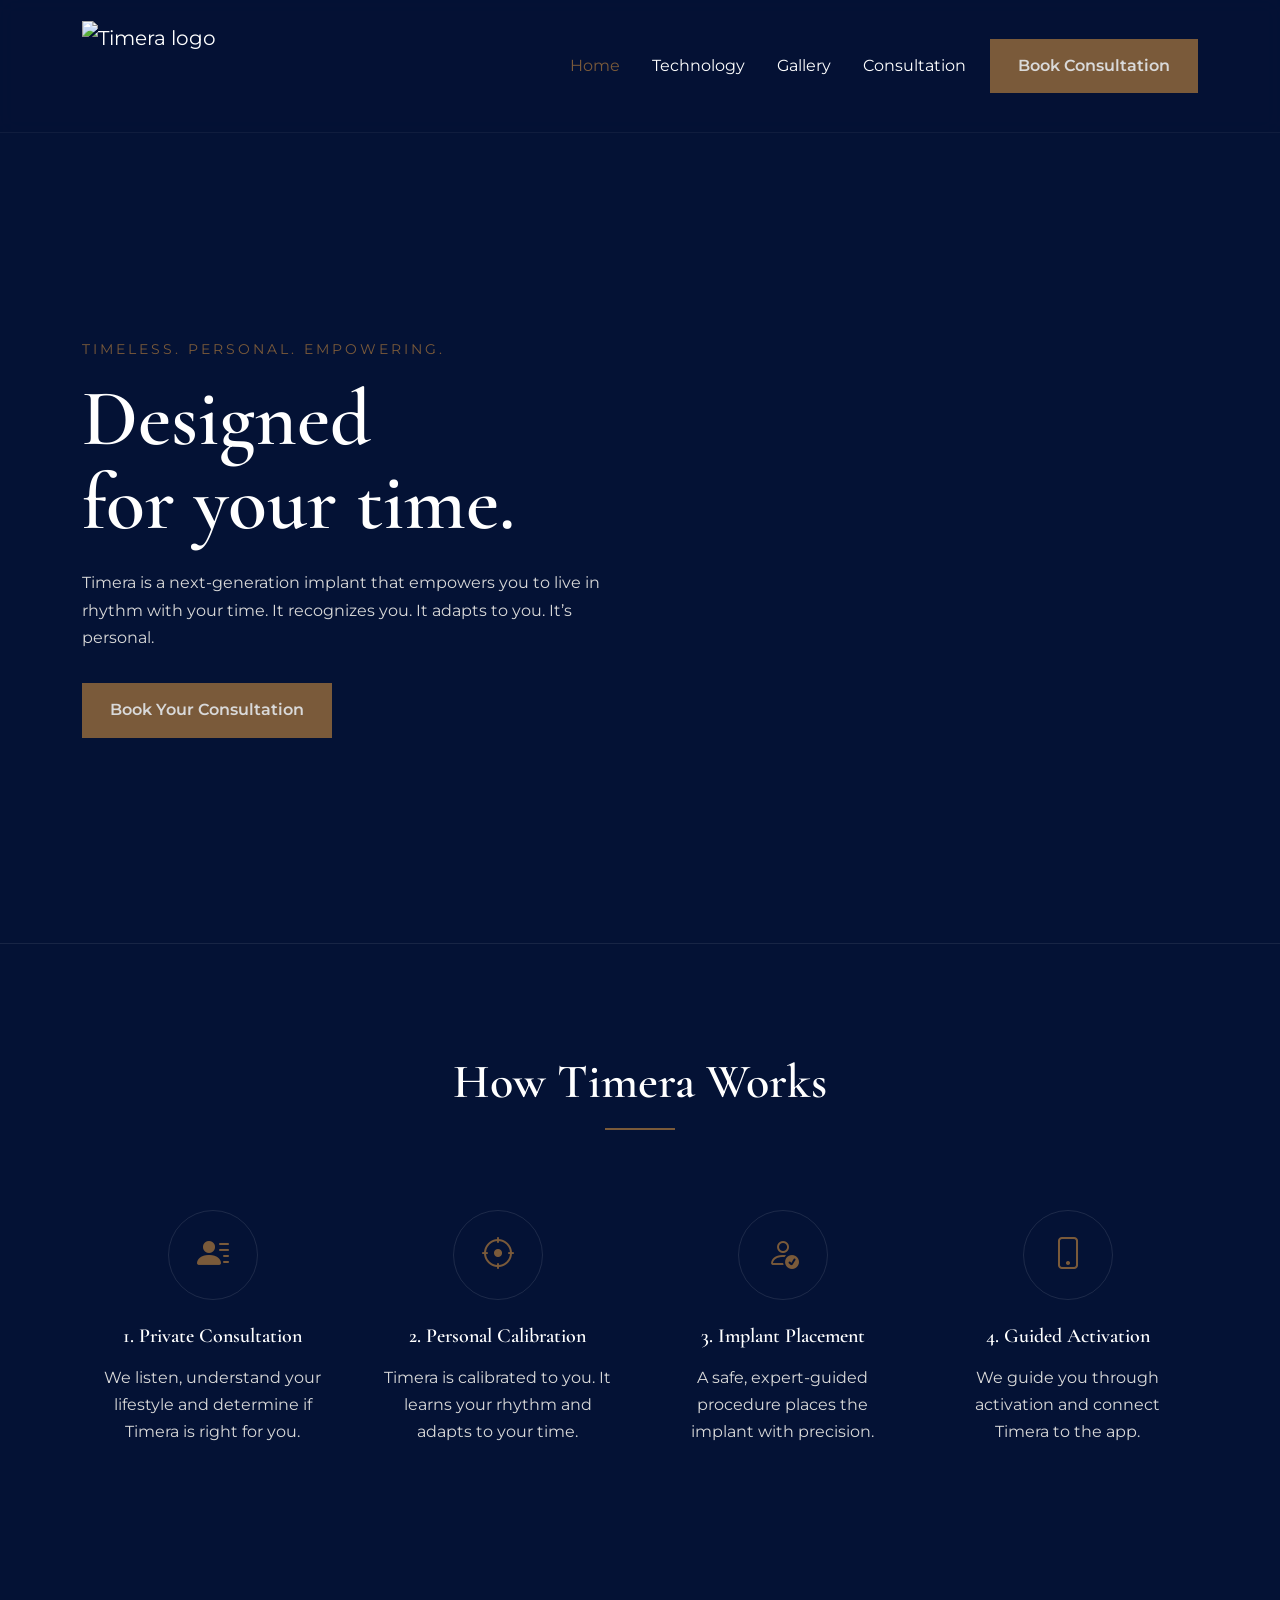
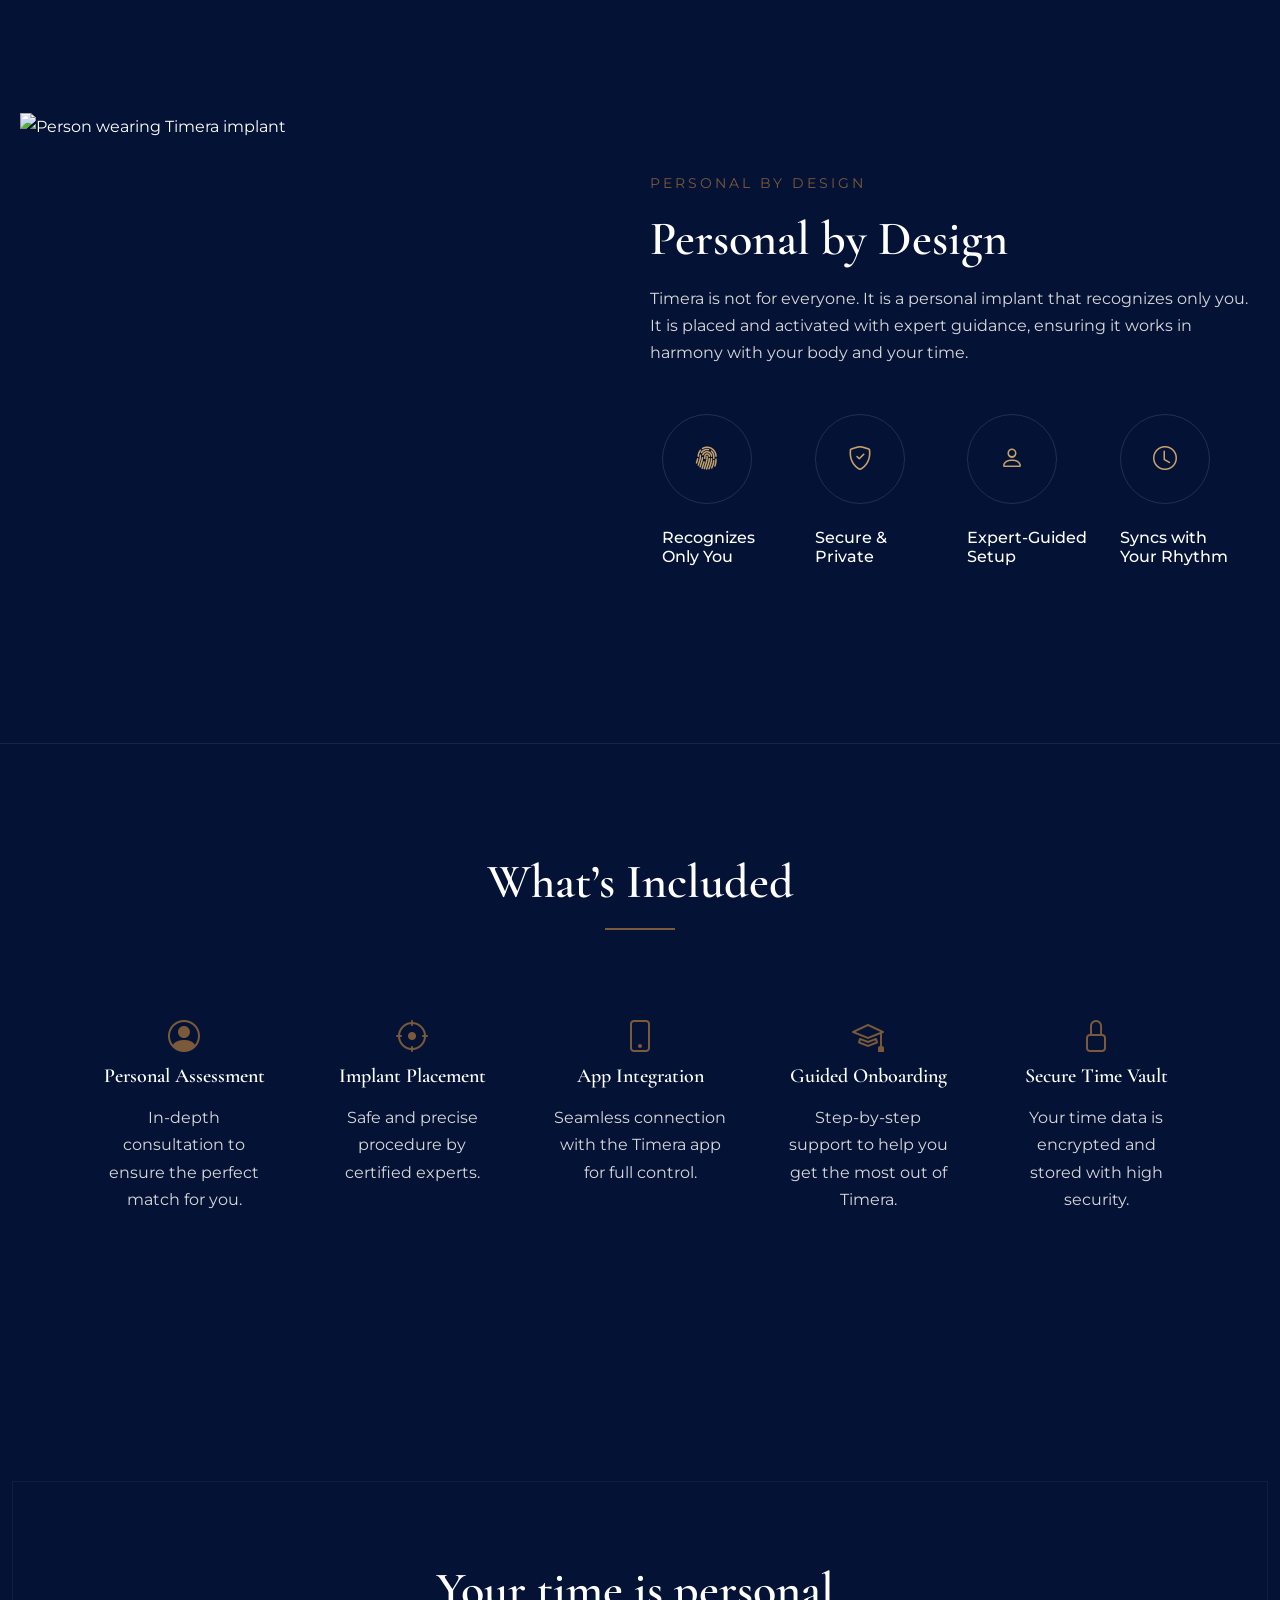
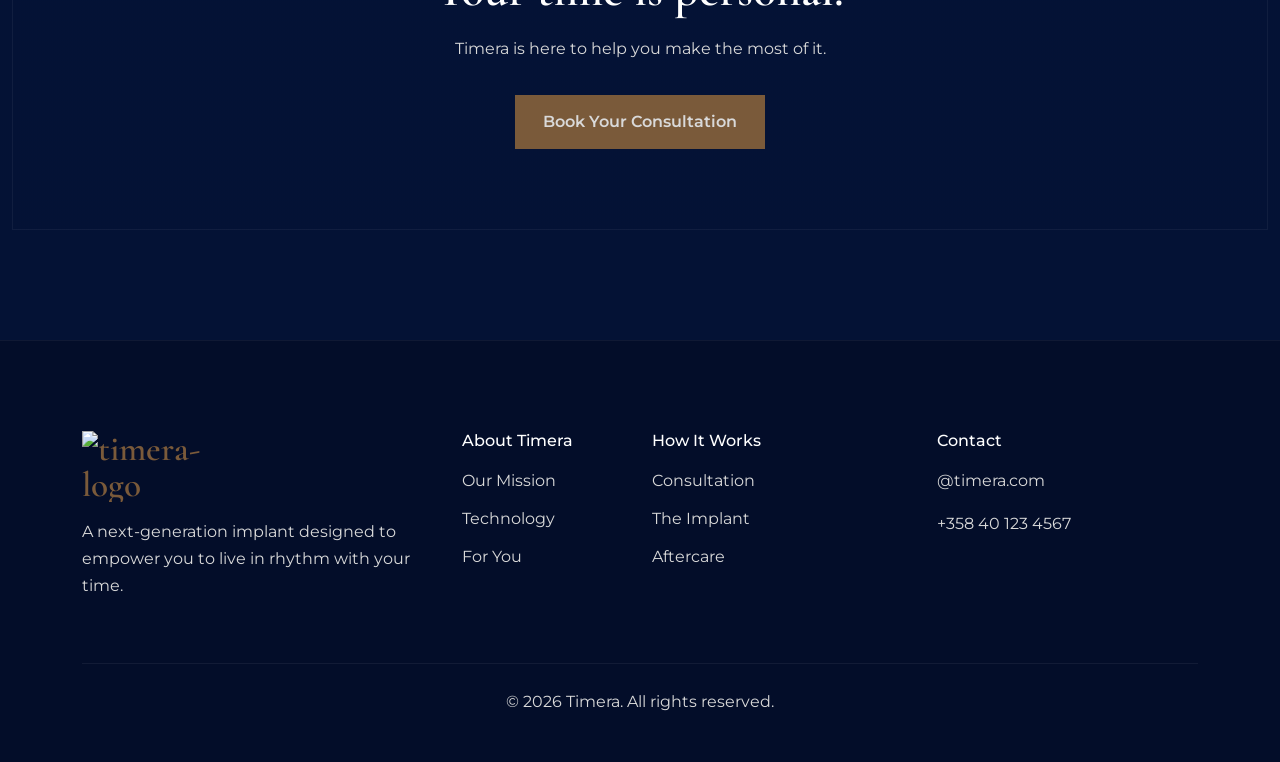
==== index.html @ 19a80e62 "Add files via upload" ====
<!DOCTYPE html>
<html lang="en">
<head>
  <meta charset="UTF-8">
  <meta name="viewport" content="width=device-width, initial-scale=1.0">
  <title>Timera | Home</title>

  <!-- BOOTSTRAP: Core CSS -->
  <link href="https://cdn.jsdelivr.net/npm/bootstrap@5.3.3/dist/css/bootstrap.min.css" rel="stylesheet">

  <!-- BOOTSTRAP: Icons -->
  <link href="https://cdn.jsdelivr.net/npm/bootstrap-icons@1.11.3/font/bootstrap-icons.css" rel="stylesheet">

  <!-- Google Fonts -->
  <link href="https://fonts.googleapis.com/css2?family=Cormorant+Garamond:wght@500;600;700&family=Montserrat:wght@300;400;500;600&display=swap" rel="stylesheet">

  <!-- Custom CSS -->
  <link rel="stylesheet" href="style.css">
</head>

<body>

<!-- ========================================================= -->
<!-- NAVBAR — BOOTSTRAP: navbar, navbar-expand-lg, collapse -->
<!-- ========================================================= -->
<nav class="navbar navbar-expand-lg navbar-dark custom-navbar">
  <div class="container">
    <a class="navbar-brand" href="index.html">
      <img src="images/timera-logo.png" alt="Timera logo" class="logo-img">
    </a>

    <button class="navbar-toggler" type="button" data-bs-toggle="collapse" data-bs-target="#navbarMenu">
      <span class="navbar-toggler-icon"></span>
    </button>

    <div class="collapse navbar-collapse" id="navbarMenu">
      <ul class="navbar-nav ms-auto align-items-lg-center">
        <li class="nav-item"><a class="nav-link active" href="index.html">Home</a></li>
        <li class="nav-item"><a class="nav-link" href="technology.html">Technology</a></li>
        <li class="nav-item"><a class="nav-link" href="gallery.html">Gallery</a></li>
        <li class="nav-item"><a class="nav-link" href="consultation.html">Consultation</a></li>
        <li class="nav-item ms-lg-3">
          <a class="btn btn-gold" href="consultation.html">Book Consultation</a>
        </li>
      </ul>
    </div>
  </div>
</nav>

<!-- ========================================================= -->
<!-- HERO — BOOTSTRAP: container, row, col-lg-6, min-vh-100 -->
<!-- ========================================================= -->
<header class="hero hero--large">
  <div class="container">
    <div class="row align-items-center">
      <div class="col-lg-6 hero-text-box">
        <p class="eyebrow">Timeless. Personal. Empowering.</p>
        <h1>Designed<br>for your time.</h1>
        <p>
          Timera is a next-generation implant that empowers you to live in rhythm with your time.
          It recognizes you. It adapts to you. It’s personal.
        </p>
        <a href="consultation.html" class="btn btn-gold mt-3">Book Your Consultation</a>
      </div>
    </div>
  </div>
</header>

<!-- ========================================================= -->
<!-- HOW IT WORKS — BOOTSTRAP: container, row, col-md-6 col-lg-3 -->
<!-- ========================================================= -->
<section class="section-padding border-section">
  <div class="container">
    <div class="text-center mb-5">
      <h2>How Timera Works</h2>
      <div class="title-line"></div>
    </div>

    <div class="row g-4 text-center">
      <div class="col-md-6 col-lg-3">
        <div class="step-card">
          <div class="step-icon"><i class="bi bi-person-lines-fill"></i></div>
          <h5>1. Private Consultation</h5>
          <p>We listen, understand your lifestyle and determine if Timera is right for you.</p>
        </div>
      </div>

      <div class="col-md-6 col-lg-3">
        <div class="step-card">
          <div class="step-icon"><i class="bi bi-crosshair"></i></div>
          <h5>2. Personal Calibration</h5>
          <p>Timera is calibrated to you. It learns your rhythm and adapts to your time.</p>
        </div>
      </div>

      <div class="col-md-6 col-lg-3">
        <div class="step-card">
          <div class="step-icon"><i class="bi bi-person-check"></i></div>
          <h5>3. Implant Placement</h5>
          <p>A safe, expert-guided procedure places the implant with precision.</p>
        </div>
      </div>

      <div class="col-md-6 col-lg-3">
        <div class="step-card">
          <div class="step-icon"><i class="bi bi-phone"></i></div>
          <h5>4. Guided Activation</h5>
          <p>We guide you through activation and connect Timera to the app.</p>
        </div>
      </div>
    </div>
  </div>
</section>

<!-- ========================================================= -->
<!-- PERSONAL BY DESIGN — BOOTSTRAP: container, row, col-lg-6 -->
<!-- ========================================================= -->
<section class="section-padding personal-section">
  <div class="container">
    <div class="row align-items-center g-5">

      <div class="col-lg-6">
        <div class="personal-image-wrapper">
          <img src="images/gallery2.png" alt="Person wearing Timera implant" class="personal-image">
        </div>
      </div>

      <div class="col-lg-6">
        <p class="eyebrow">Personal by design</p>
        <h2>Personal by Design</h2>
        <p>
          Timera is not for everyone. It is a personal implant that recognizes only you.
          It is placed and activated with expert guidance, ensuring it works in harmony with your body and your time.
        </p>

        <div class="row g-4 mt-4 text-center text-lg-start">
          <div class="col-6 col-md-3">
            <div class="mini-icon"><i class="bi-fingerprint"></i></div>
            <h6>Recognizes<br>Only You</h6>
          </div>

          <div class="col-6 col-md-3">
            <div class="mini-icon"><i class="bi bi-shield-check"></i></div>
            <h6>Secure &<br>Private</h6>
          </div>

          <div class="col-6 col-md-3">
            <div class="mini-icon"><i class="bi bi-person"></i></div>
            <h6>Expert-Guided<br>Setup</h6>
          </div>

          <div class="col-6 col-md-3">
            <div class="mini-icon"><i class="bi bi-clock"></i></div>
            <h6>Syncs with<br>Your Rhythm</h6>
          </div>
        </div>
      </div>

    </div>
  </div>
</section>

<!-- ========================================================= -->
<!-- WHAT'S INCLUDED — BOOTSTRAP: container, row, col-md-6 col-lg -->
<!-- ========================================================= -->
<section class="section-padding border-section">
  <div class="container">
    <div class="text-center mb-5">
      <h2>What’s Included</h2>
      <div class="title-line"></div>
    </div>

    <div class="row g-4 text-center">
      <div class="col-md-6 col-lg">
        <div class="included-card">
          <i class="bi bi-person-circle"></i>
          <h5>Personal Assessment</h5>
          <p>In-depth consultation to ensure the perfect match for you.</p>
        </div>
      </div>

      <div class="col-md-6 col-lg">
        <div class="included-card">
          <i class="bi bi-crosshair"></i>
          <h5>Implant Placement</h5>
          <p>Safe and precise procedure by certified experts.</p>
        </div>
      </div>

      <div class="col-md-6 col-lg">
        <div class="included-card">
          <i class="bi bi-phone"></i>
          <h5>App Integration</h5>
          <p>Seamless connection with the Timera app for full control.</p>
        </div>
      </div>

      <div class="col-md-6 col-lg">
        <div class="included-card">
          <i class="bi bi-mortarboard"></i>
          <h5>Guided Onboarding</h5>
          <p>Step-by-step support to help you get the most out of Timera.</p>
        </div>
      </div>

      <div class="col-md-6 col-lg">
        <div class="included-card">
          <i class="bi bi-lock"></i>
          <h5>Secure Time Vault</h5>
          <p>Your time data is encrypted and stored with high security.</p>
        </div>
      </div>
    </div>
  </div>
</section>

<!-- ========================================================= -->
<!-- CTA — BOOTSTRAP: container, text-center -->
<!-- ========================================================= -->
<section class="cta-banner">
  <div class="container-fluid">
    <div class="cta-box text-center">
      <h2>Your time is personal.</h2>
      <p>Timera is here to help you make the most of it.</p>
      <a href="contact.html" class="btn btn-gold">Book Your Consultation</a>
    </div>
  </div>
</section>

<!-- ========================================================= -->
<!-- FOOTER — BOOTSTRAP: container, row, col-md -->
<!-- ========================================================= -->
<footer class="footer">
  <div class="container">
    <div class="row gy-4">

      <div class="col-md-4">
        <span class="brand-logo"><img src="images/timera-logo.png" alt="timera-logo"></span>
        <p class="mt-3">
          A next-generation implant designed to empower you to live in rhythm with your time.
        </p>
      </div>

      <div class="col-md-2">
        <h6>About Timera</h6>
        <a href="about.html">Our Mission</a>
        <a href="technology.html">Technology</a>
        <a href="contact.html">For You</a>
      </div>

      <div class="col-md-3">
        <h6>How It Works</h6>
        <a href="contact.html">Consultation</a>
        <a href="technology.html">The Implant</a>
        <a href="about.html">Aftercare</a>
      </div>

      <div class="col-md-3">
        <h6>Contact</h6>
        <p>@timera.com</p>
        <p>+358 40 123 4567</p>
      </div>

    </div>

    <div class="footer-bottom">
      <p>© 2026 Timera. All rights reserved.</p>
    </div>
  </div>
</footer>

<!-- BOOTSTRAP JS -->
<script src="https://cdn.jsdelivr.net/npm/bootstrap@5.3.3/dist/js/bootstrap.bundle.min.js"></script>

</body>
</html>
---- style.css ----
/* =========================
   ROOT COLORS
========================= */

:root {
  --navy: #081d58;
  --navy-dark: #041235;
  --gold: #7A5A3A;
  --gold-light: #c8a46b;
  --text-light: #d9d9d9;
  --border: rgba(255,255,255,0.08);
}

/* =========================
   GLOBAL
========================= */

* {
  margin: 0;
  padding: 0;
  box-sizing: border-box;
}

body {
  background-color: var(--navy-dark);
  color: white;
  font-family: 'Montserrat', sans-serif;
  overflow-x: hidden;
  line-height: 1.7;
}

img {
  max-width: 100%;
  display: block;
}

a {
  text-decoration: none;
}

/* =========================
   TYPOGRAPHY
========================= */

h1,
h2,
h3,
h4,
h5,
.brand-logo {
  font-family: 'Cormorant Garamond', serif;
  font-weight: 600;
}

h1 {
  font-size: 5rem;
  line-height: 1.05;
  margin-bottom: 1.5rem;
}

h2 {
  font-size: 3rem;
  margin-bottom: 1rem;
}

p {
  color: var(--text-light);
}

.eyebrow {
  color: var(--gold);
  text-transform: uppercase;
  letter-spacing: 3px;
  font-size: 0.85rem;
  margin-bottom: 1rem;
}

/* =========================
   NAVBAR
========================= */

.custom-navbar {
  background: rgba(4, 18, 53, 0.75);
  backdrop-filter: blur(10px);
  padding: 1rem 0;
  border-bottom: 1px solid rgba(255,255,255,0.05);
}

.navbar-brand {
  display: flex;
  flex-direction: column;
}

.logo-img {
  height: 90px;
  width: auto;
}

.brand-logo {
  display: block;
  color: var(--gold);
  font-size: 2.2rem;
  line-height: 1;
}

.brand-tagline {
  font-size: 0.7rem;
  color: var(--gold-light);
  letter-spacing: 1px;
}

.nav-link {
  color: white !important;
  margin-left: 1rem;
  transition: 0.3s;
}

.nav-link:hover,
.nav-link.active {
  color: var(--gold) !important;
}

/* =========================
   BUTTON
========================= */

.btn-gold {
  background-color: var(--gold);
  color: var(--text-light);
  padding: 0.9rem 1.7rem;
  border-radius: 0; /* suorakulmainen */
  font-weight: 600;
  transition: 0.3s;
  border: 1px solid var(--gold);
}

.btn-gold:hover {
  background-color: transparent;
  color: var(--gold);
  border: 1px solid var(--gold);
  transform: translateY(-2px);
}

/* =========================
   SHARED HERO
========================= */

.hero,
.tech-hero,
.gallery-hero {
  position: relative;
  min-height: 90vh;
  background-size: cover;
  background-position: center;
  display: flex;
  align-items: center;
}

.hero,
.hero-home {
  background:
    linear-gradient(rgba(4,18,53,0.5), rgba(4,18,53,0.8)),
    url("images/imageshero-bg.png");
  background-size: cover;
  background-position: center;
}

.tech-hero,
.hero-tech {
  background:
    linear-gradient(rgba(4,18,53,0.5), rgba(4,18,53,0.8)),
    url("images/Technologyheroimage.png");
  background-size: cover;
  background-position: center;
}

.gallery-hero,
.hero-gallery,
.hero--small {
  background:
    linear-gradient(rgba(4,18,53,0.5), rgba(4,18,53,0.8)),
    url("images/Timeragallery.png");
  background-size: cover;
  background-position: center;
}

.hero-overlay {
  position: absolute;
  inset: 0;
}

.hero-text-box,
.tech-hero-text {
  position: relative;
  z-index: 2;
  max-width: 620px;
}

.hero p,
.tech-hero-text p {
  max-width: 520px;
}

/* =========================
   GENERAL SECTION
========================= */

.section-padding {
  padding-top: 110px;
  padding-bottom: 110px;
}

.border-section {
  border-top: 1px solid var(--border);
}

.title-line {
  width: 70px;
  height: 2px;
  background-color: var(--gold);
  margin: 1rem auto 0;
}

/* =========================
   HOW IT WORKS
========================= */

.step-card,
.process-step {
  padding: 2rem 1rem;
  height: 100%;
}

.step-icon {
  width: 90px;
  height: 90px;
  border: 1px solid rgba(255,255,255,0.1);
  border-radius: 50%;
  display: flex;
  justify-content: center;
  align-items: center;
  margin: auto auto 1.5rem;
  font-size: 2rem;
  color: var(--gold);
  transition: 0.3s;
}

.step-card:hover .step-icon {
  border-color: var(--gold);
  transform: translateY(-4px);
}

.step-card h5,
.process-step h5 {
  margin-bottom: 1rem;
}

.process-step span {
  display: block;
  color: var(--gold);
  font-family: 'Cormorant Garamond', serif;
  font-size: 2rem;
  margin-top: 1rem;
  margin-bottom: 0.5rem;
}

.process-step p {
  max-width: 190px;
  margin: auto;
  font-size: 0.88rem;
}

/* =========================
   PERSONAL SECTION
========================= */

.personal-section {
  background:
    linear-gradient(rgba(4,18,53,0.7), rgba(4,18,53,0.7));
}

/* Kuvan wrapper */
.personal-image-wrapper {
  position: relative;
  overflow: hidden;
  height: 520px;
}

/* Kuvan skaalaus */
.personal-image {
  width: 100%;
  height: 100%;
  object-fit: cover;
}

/* Kuvan shadow */
.image-shadow {
  box-shadow: 0 20px 40px rgba(0,0,0,0.4);
}

/* Kuvat lähemmäs reunoja */
.personal-section > .container {
  max-width: 100%;
  padding-left: 10px;
  padding-right: 10px;
}

.personal-section .row {
  margin-left: 0;
  margin-right: 0;
}

.personal-section .col-lg-6 {
  padding-left: 10px;
  padding-right: 10px;
}

/* Iconit */
.mini-icon {
  width: 90px;
  height: 90px;
  border-radius: 50%;
  border: 1px solid rgba(255,255,255,0.12);
  display: flex;
  align-items: center;
  justify-content: center;
  margin-bottom: 1.5rem;
  color: var(--gold-light);
  font-size: 1.5rem;
}

.mini-icon:hover {
  border-color: var(--gold);
}

/* =========================
   INCLUDED SECTION
========================= */

.included-card {
  padding: 2rem 1rem;
  height: 100%;
}

.included-card i {
  font-size: 2rem;
  color: var(--gold);
  margin-bottom: 1rem;
}

.included-card h5 {
  margin-bottom: 1rem;
}

/* =========================
   TECHNOLOGY PAGE
========================= */

.tech-padding-section {
  padding-top: 110px;
  padding-bottom: 110px;
}

.tech-split-section {
  padding-top: 90px;
  padding-bottom: 90px;
  border-top: 1px solid rgba(255,255,255,0.08);
}

.tech-split-section .container-fluid {
  padding-left: 0 !important;
  padding-right: 0 !important;
}

.tech-split-section .col-lg-6 {
  padding-left: 10px;
  padding-right: 10px;
}
.tech-text-panel {
  max-width: 720px;
  padding: 70px 7vw;
}

.tech-text-panel h2 {
  margin-bottom: 2rem;
}

.tech-text-panel p {
  line-height: 1.9;
  margin-bottom: 1.2rem;
}

.tech-split-img {
  width: 100%;
  height: 460px;
  object-fit: cover;
  object-position: center;
  display: block;
}

.tech-avatar-fixed {
  min-height: 480px;
  padding: 100px 0;
  background:
    linear-gradient(rgba(4,18,53,0.55), rgba(4,18,53,0.75)),
    url("images/gallery10.png");
  background-size: cover;
  background-position: center;
  background-attachment: fixed;
  display: flex;
  align-items: center;
  border-top: 1px solid rgba(255,255,255,0.08);
  border-bottom: 1px solid rgba(255,255,255,0.08);
}

.avatar-content {
  max-width: 560px;
  position: relative;
  z-index: 2;
}

.avatar-content p {
  line-height: 1.9;
}

/* =========================
   GALLERY PAGE
========================= */

.gallery-hero + .section-padding,
.hero--small + .section-padding,
.hero-gallery + .section-padding {
  padding-top: 110px;
}

.gallery-img {
  width: 100%;
  height: 280px;
  object-fit: cover;
  object-position: center;
  border-radius: 0;
  display: block;
}

section .col-12.col-md-3 {
  display: flex;
}

section .col-12.col-md-3 .gallery-img {
  height: 280px;
}

/* =========================
   CTA
========================= */

.cta-banner {
  padding: 110px 0;
}

.cta-box {
  background:
    linear-gradient(rgba(4,18,53,0.7), rgba(4,18,53,0.7)),
    url("images/timera-cta.png");
  background-size: cover;
  background-position: center;
  border-radius: o;
  padding: 5rem 2rem;
  border: 1px solid rgba(255,255,255,0.05);
}

.cta-box h2 {
  margin-bottom: 1rem;
}

.cta-box p {
  margin-bottom: 2rem;
}

.cta-icon {
  color: var(--gold);
  font-size: 2rem;
  margin-bottom: 1rem;
  display: inline-block;
}

/* =========================
   CONSULTATION PAGE
========================= */

.consultation-section,
.consultation-hero {
  min-height: 100vh;
  padding: 90px 24px;
  background:
    linear-gradient(rgba(4,18,53,0.35), rgba(4,18,53,0.75)),
    url("images/contactformhero.png");
  background-size: cover;
  background-position: center;
  display: flex;
  align-items: center;
}

.consultation-section .container-fluid,
.consultation-hero .container-fluid {
  padding-left: 0;
  padding-right: 0;
}

.consultation-section .row,
.consultation-hero .row {
  align-items: center;
}

.consultation-card {
  width: 100%;
  max-width: 620px;
  margin-left: 4vw;
  margin-right: auto;
  padding: 3rem;
  border: 1px solid rgba(122,90,58,0.65);
  border-radius: 20px;
  background: rgba(4,18,53,0.45);
  backdrop-filter: blur(10px);
}

.consultation-card h1,
.consultation-card h2 {
  text-align: center;
  margin-bottom: 2rem;
}

.consultation-input {
  width: 100%;
  background: rgba(4,18,53,0.35);
  border: 1px solid rgba(122,90,58,0.65);
  color: white;
  padding: 1rem 1.1rem;
  border-radius: 8px;
  font-size: 1rem;
}

.consultation-input::placeholder {
  color: rgba(217,217,217,0.75);
}

.consultation-input:focus {
  background: rgba(4,18,53,0.55);
  color: white;
  border-color: var(--gold-light);
  box-shadow: none;
}

.consultation-textarea {
  min-height: 130px;
  resize: none;
}

.consultation-btn {
  margin-top: 1rem;
  padding: 1rem;
}

.secure-note {
  text-align: center;
  margin-top: 1.5rem;
  font-size: 0.9rem;
}

.secure-note i {
  color: var(--text-light);
  margin-right: 0.5rem;
}

/* =========================
   FOOTER
========================= */

.footer {
  border-top: 1px solid rgba(255,255,255,0.05);
  padding: 90px 0 30px;
  background-color: #030d29;
}

.footer h6 {
  color: white;
  margin-bottom: 1rem;
}

.footer a {
  display: block;
  color: var(--text-light);
  margin-bottom: 0.7rem;
  transition: 0.3s;
}

.footer a:hover {
  color: var(--gold);
}

.footer-bottom {
  border-top: 1px solid rgba(255,255,255,0.06);
  margin-top: 3rem;
  padding-top: 1.5rem;
  text-align: center;
}

.footer .brand-logo img,
.footer-logo {
  width: 150px;
  height: auto;
  display: block;
}

/* =========================
   RESPONSIVE
========================= */

@media (max-width: 992px) {

  h1 {
    font-size: 3.5rem;
  }

  h2 {
    font-size: 2.4rem;
  }

  .hero,
  .tech-hero,
  .gallery-hero {
    min-height: 75vh;
    text-align: center;
  }

  .hero-text-box,
  .tech-hero-text {
    margin: auto;
  }

  .navbar-collapse {
    margin-top: 1rem;
    background-color: var(--navy-dark);
    padding: 1rem;
    border-radius: 12px;
  }

  .nav-link {
    margin-left: 0;
  }

  .section-padding,
  .tech-padding-section {
    padding-top: 90px;
    padding-bottom: 90px;
  }

  .tech-split-section {
    padding-top: 75px;
    padding-bottom: 75px;
  }

  .tech-text-panel {
    padding: 60px 40px;
    max-width: 100%;
  }

  .tech-split-img {
    height: 380px;
  }

  .tech-avatar-fixed {
    min-height: 420px;
    padding: 80px 0;
    background-attachment: scroll;
  }

  .gallery-img,
  section .col-12.col-md-3 .gallery-img {
    height: 260px;
  }

  .consultation-card {
    max-width: 680px;
    padding: 2.5rem;
  }
}

@media (max-width: 768px) {

  h1 {
    font-size: 2.7rem;
  }

  h2 {
    font-size: 2rem;
  }

 @media (max-width: 768px) {

  .hero,
  .tech-hero,
  .gallery-hero {
    height: 100vh;
    min-height: 100vh;

    background-size: cover;
    background-repeat: no-repeat;
    background-position: center center;

    padding-top: 140px;
    padding-bottom: 60px;
  }

}
  .btn-gold {
  width: auto;
  display: inline-block;
}

  .section-padding,
  .tech-padding-section {
    padding-top: 70px;
    padding-bottom: 70px;
  }

  .tech-split-section {
    padding-top: 60px;
    padding-bottom: 60px;
  }

  .tech-text-panel {
    padding: 45px 24px;
    text-align: left;
  }

  .tech-split-img {
    height: 320px;
  }

  .tech-avatar-fixed {
    min-height: auto;
    padding: 70px 20px;
    text-align: center;
  }

  .avatar-content {
    margin: 0 auto;
  }

  .gallery-hero + .section-padding,
  .hero--small + .section-padding,
  .hero-gallery + .section-padding {
    padding-top: 80px;
  }

  .gallery-img,
  section .col-12.col-md-3 .gallery-img {
    height: 240px;
  }

  .consultation-section,
  .consultation-hero {
    min-height: auto;
    padding: 60px 16px;
  }

  .consultation-section .row,
  .consultation-hero .row {
    justify-content: center;
  }

  .consultation-card {
    max-width: 100%;
    margin: 0 auto;
    padding: 2rem 1.2rem;
    border-radius: 16px;
  }

  .consultation-input {
    padding: 0.95rem 1rem;
    font-size: 1rem;
  }

  .consultation-textarea {
    min-height: 120px;
  }

  .consultation-btn {
    padding: 0.95rem;
  }
}

@media (max-width: 576px) {

  .logo-img {
    height: 70px;
  }

  .hero,
  .tech-hero,
  .gallery-hero {
    min-height: 58vh;
    padding-left: 16px;
    padding-right: 16px;
  }

  .section-padding,
  .tech-padding-section {
    padding-top: 60px;
    padding-bottom: 60px;
  }

  .tech-split-section {
    padding-top: 50px;
    padding-bottom: 50px;
  }

  .tech-text-panel {
    padding: 35px 18px;
  }

  .tech-split-img {
    height: 280px;
  }

  .tech-avatar-fixed {
    padding: 60px 16px;
  }

  .gallery-img,
  section .col-12.col-md-3 .gallery-img {
    height: 220px;
  }

  .consultation-section,
  .consultation-hero {
    padding: 50px 12px;
  }

  .consultation-card {
    padding: 1.7rem 1rem;
  }
}
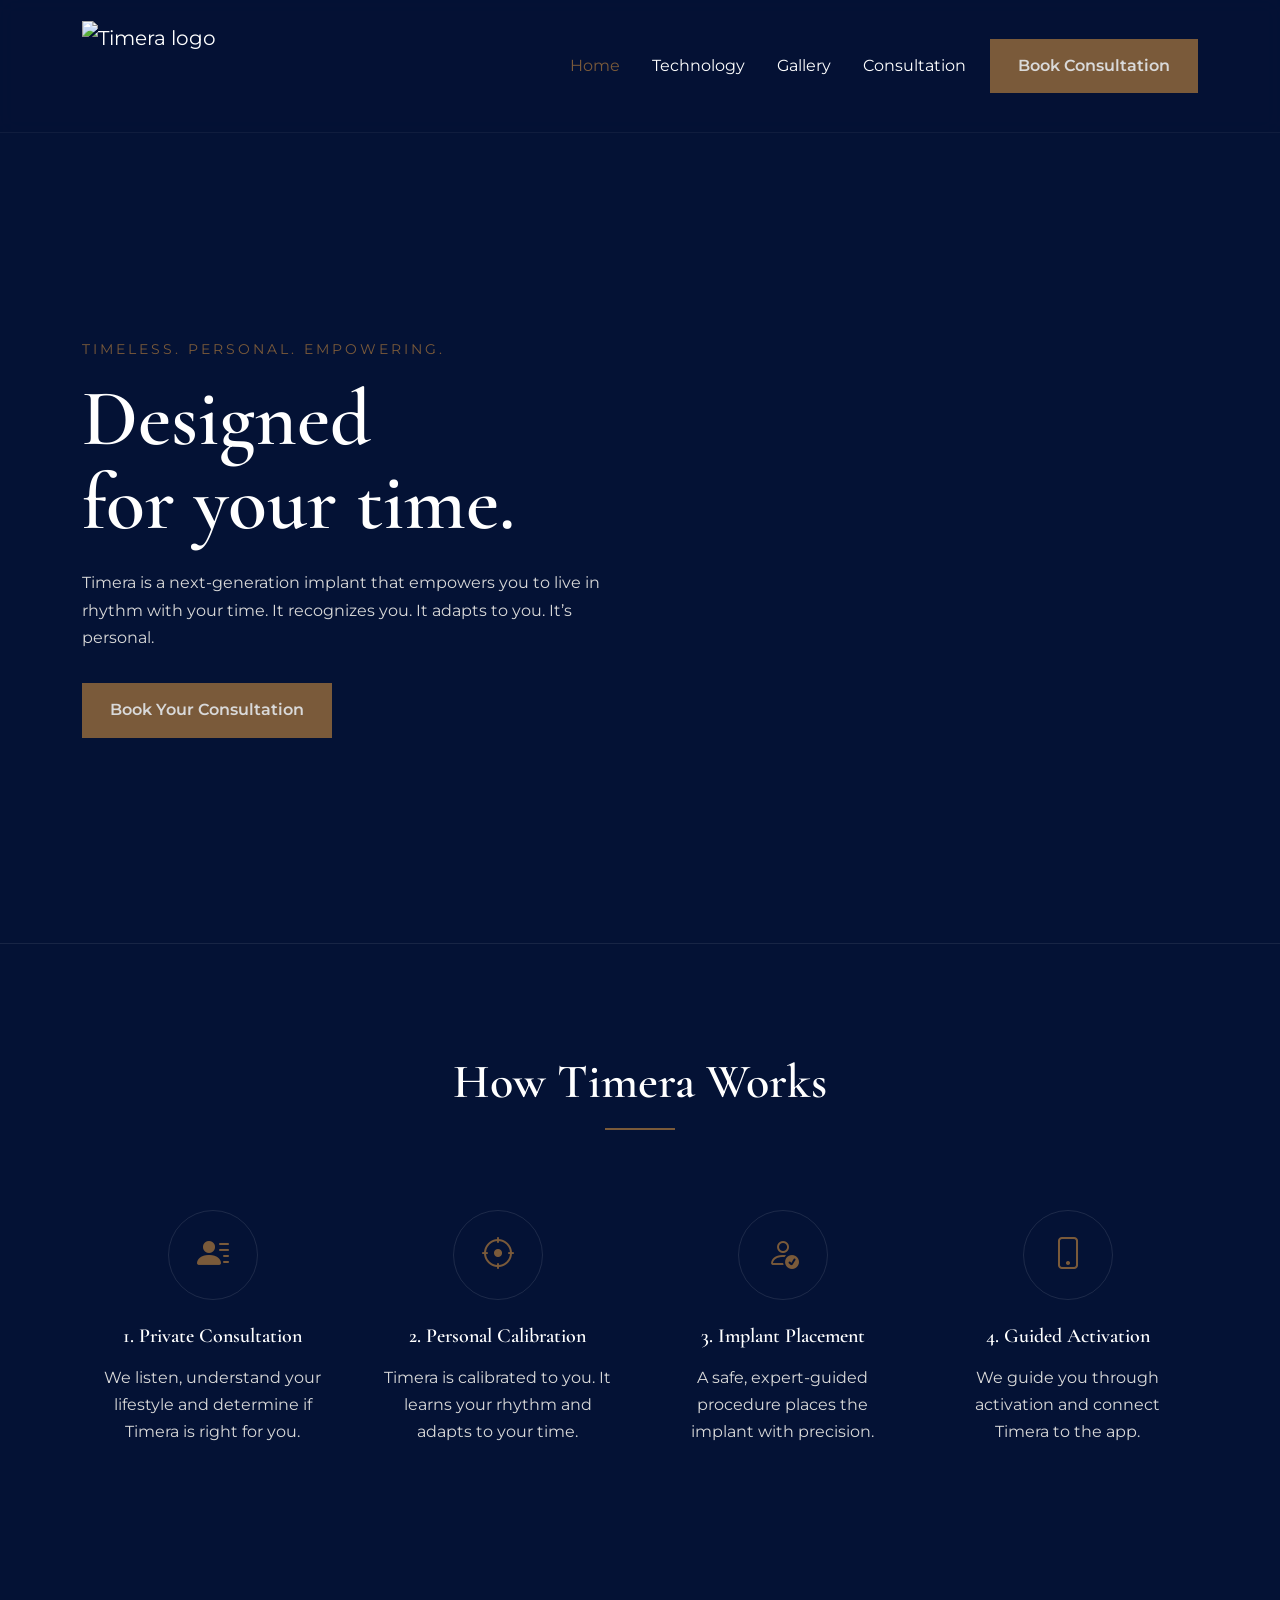
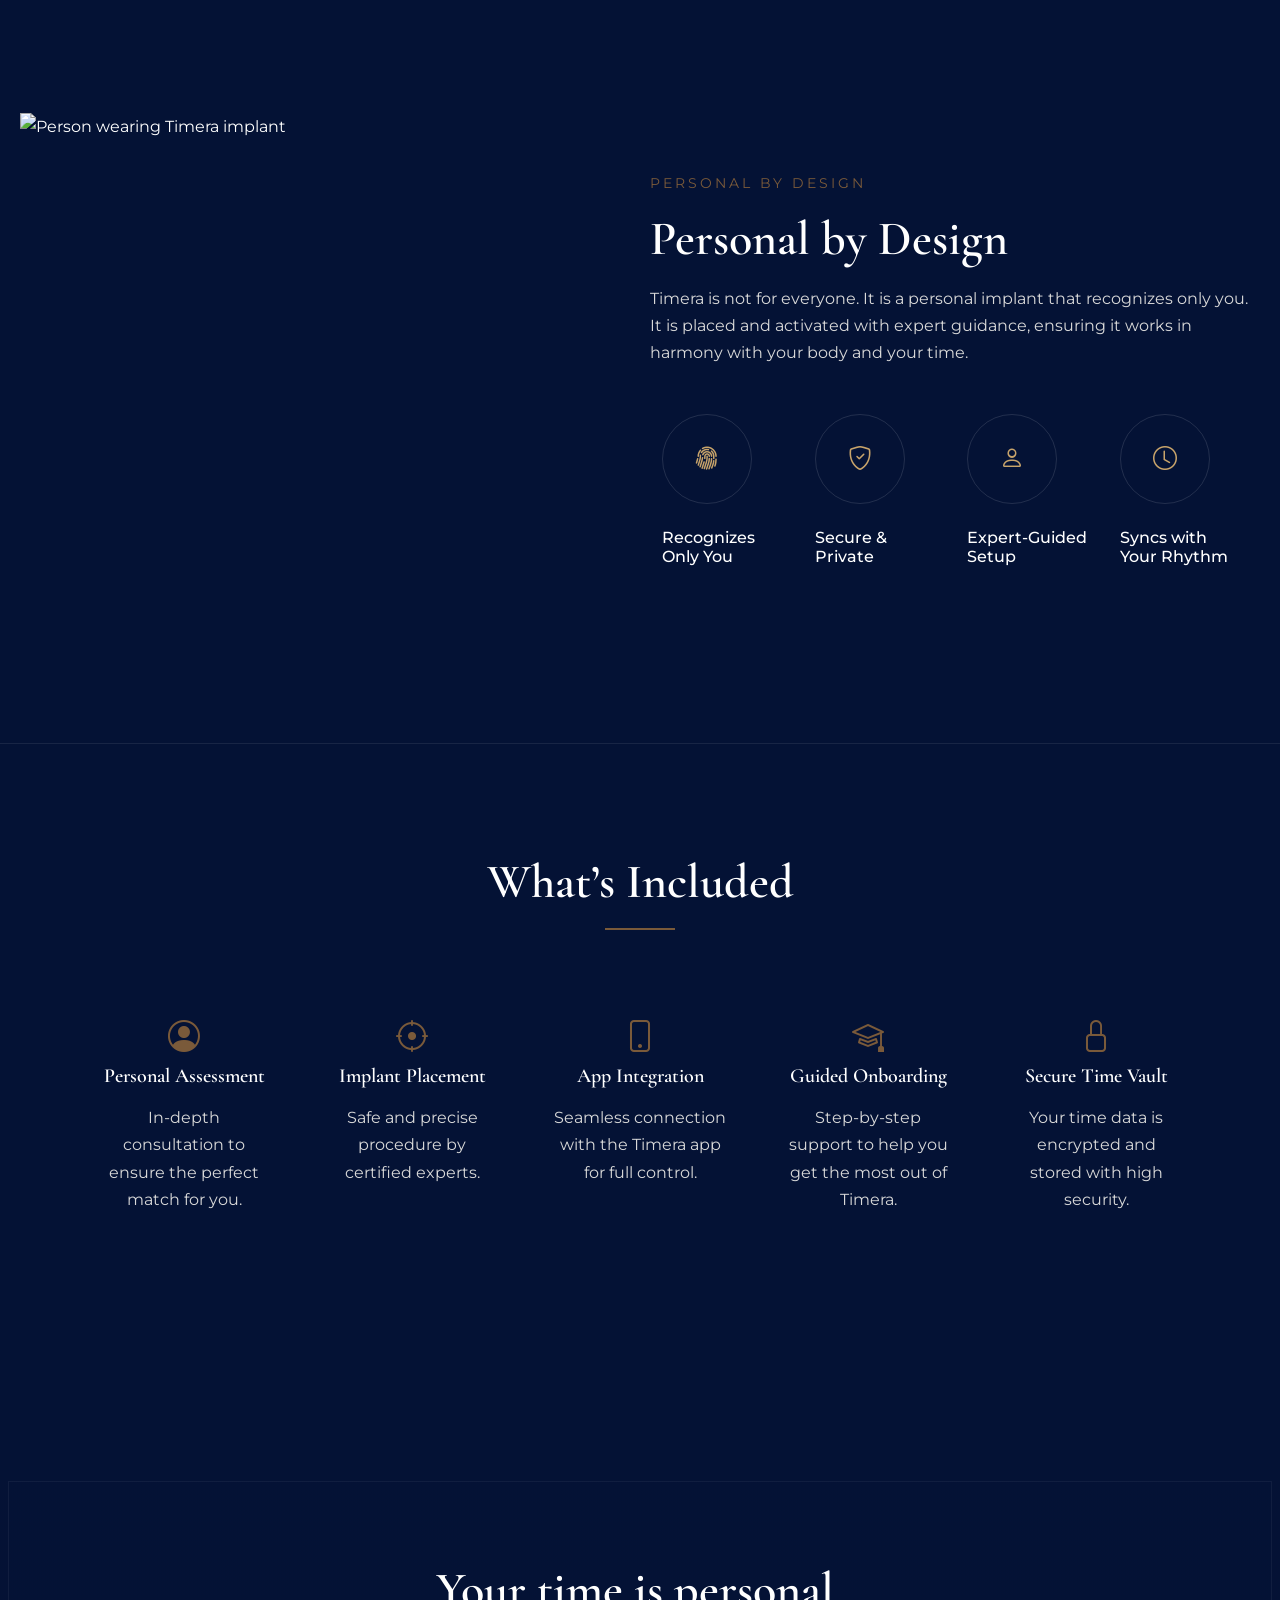
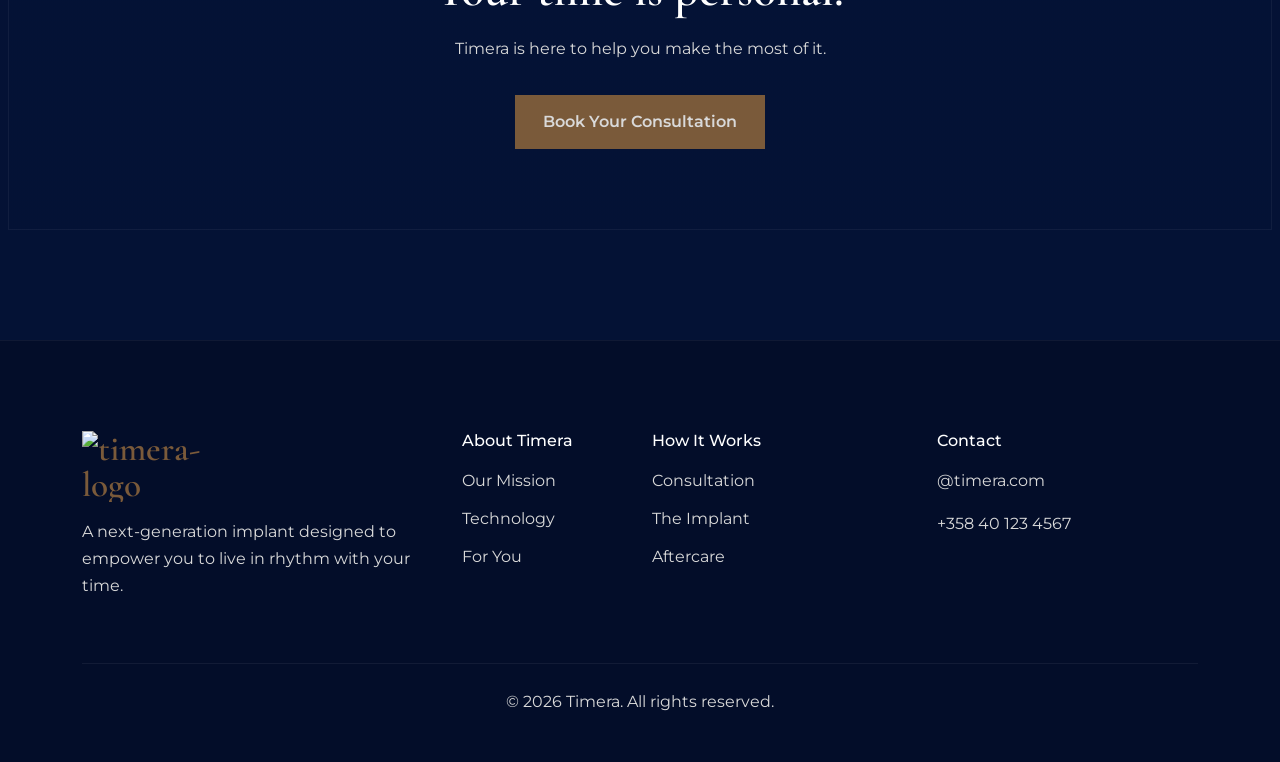
==== commit 11bd7dd5: "Add files via upload" ====
--- a/index.html
+++ b/index.html
@@ -5,34 +5,36 @@
   <meta name="viewport" content="width=device-width, initial-scale=1.0">
   <title>Timera | Home</title>
 
+<!--Tässä on Bootstrap: Core css tarvitsen tämän jotta bootstrap on sivussa responsiivinen ja layout toimii-->
   <!-- BOOTSTRAP: Core CSS -->
   <link href="https://cdn.jsdelivr.net/npm/bootstrap@5.3.3/dist/css/bootstrap.min.css" rel="stylesheet">
 
-  <!-- BOOTSTRAP: Icons -->
+  <!-- BOOTSTRAP: Icons -Täältä voit katsoa miltä iconit näyttää ja niiden koodin https://icons.getbootstrap.com -->
   <link href="https://cdn.jsdelivr.net/npm/bootstrap-icons@1.11.3/font/bootstrap-icons.css" rel="stylesheet">
 
-  <!-- Google Fonts -->
+  <!-- Google Fonts - https://fonts.google.com/selection/embed -->
   <link href="https://fonts.googleapis.com/css2?family=Cormorant+Garamond:wght@500;600;700&family=Montserrat:wght@300;400;500;600&display=swap" rel="stylesheet">
 
-  <!-- Custom CSS -->
+  <!-- Custom CSS Tämä on external, css:llä on oma kansio-->
   <link rel="stylesheet" href="style.css">
 </head>
 
 <body>
 
-<!-- ========================================================= -->
-<!-- NAVBAR — BOOTSTRAP: navbar, navbar-expand-lg, collapse -->
-<!-- ========================================================= -->
+<!-- NAVBAR — navbar, navbar-expand-lg, collapse, navbar-dark. Custom css navi tekee siitä brändin näköisen -->
 <nav class="navbar navbar-expand-lg navbar-dark custom-navbar">
   <div class="container">
     <a class="navbar-brand" href="index.html">
       <img src="images/timera-logo.png" alt="Timera logo" class="logo-img">
     </a>
 
-    <button class="navbar-toggler" type="button" data-bs-toggle="collapse" data-bs-target="#navbarMenu">
-      <span class="navbar-toggler-icon"></span>
-    </button>
-
+    <button class="navbar-toggler" type="button" data-bs-toggle="collapse"
+        data-bs-target="#navbarNav" aria-controls="navbarNav"
+        aria-expanded="false" aria-label="Toggle navigation">
+    <span class="navbar-toggler-icon"></span>
+</button>
+
+<!--Navigaatiossa laita aktiiviseen tilaan aina se sivu missä ollaan-->
     <div class="collapse navbar-collapse" id="navbarMenu">
       <ul class="navbar-nav ms-auto align-items-lg-center">
         <li class="nav-item"><a class="nav-link active" href="index.html">Home</a></li>
@@ -46,10 +48,7 @@
     </div>
   </div>
 </nav>
-
-<!-- ========================================================= -->
-<!-- HERO — BOOTSTRAP: container, row, col-lg-6, min-vh-100 -->
-<!-- ========================================================= -->
+<!--HERO HOME ETUSIVU-->
 <header class="hero hero--large">
   <div class="container">
     <div class="row align-items-center">
@@ -66,16 +65,14 @@
   </div>
 </header>
 
-<!-- ========================================================= -->
-<!-- HOW IT WORKS — BOOTSTRAP: container, row, col-md-6 col-lg-3 -->
-<!-- ========================================================= -->
+<!-- HOW IT WORKS — container, row, col-md-6 col-lg-3 -->
 <section class="section-padding border-section">
   <div class="container">
     <div class="text-center mb-5">
       <h2>How Timera Works</h2>
       <div class="title-line"></div>
     </div>
-
+<!--iso näyttö, medium näyttö eli mobiili ja tabletti. 3 tarkoittaa että ottaa 1/12 näytöstä-->
     <div class="row g-4 text-center">
       <div class="col-md-6 col-lg-3">
         <div class="step-card">
@@ -87,7 +84,8 @@
 
       <div class="col-md-6 col-lg-3">
         <div class="step-card">
-          <div class="step-icon"><i class="bi bi-crosshair"></i></div>
+          <div class="step-icon"><i class="bi bi-crosshair"></i>
+          </div>
           <h5>2. Personal Calibration</h5>
           <p>Timera is calibrated to you. It learns your rhythm and adapts to your time.</p>
         </div>
@@ -112,9 +110,7 @@
   </div>
 </section>
 
-<!-- ========================================================= -->
-<!-- PERSONAL BY DESIGN — BOOTSTRAP: container, row, col-lg-6 -->
-<!-- ========================================================= -->
+<!-- PERSONAL BY DESIGN — Käytetty bootstrapista container, row, col-lg-6 -->
 <section class="section-padding personal-section">
   <div class="container">
     <div class="row align-items-center g-5">
@@ -138,7 +134,7 @@
             <div class="mini-icon"><i class="bi-fingerprint"></i></div>
             <h6>Recognizes<br>Only You</h6>
           </div>
-
+<!--md = medium devices, eli kaksi ikonia vierekkäin tabletissa esim. sm on taas small devices-->
           <div class="col-6 col-md-3">
             <div class="mini-icon"><i class="bi bi-shield-check"></i></div>
             <h6>Secure &<br>Private</h6>
@@ -160,15 +156,14 @@
   </div>
 </section>
 
-<!-- ========================================================= -->
-<!-- WHAT'S INCLUDED — BOOTSTRAP: container, row, col-md-6 col-lg -->
-<!-- ========================================================= -->
+<!-- WHAT'S INCLUDED — Käytetty bootstrapin container, row, col-md-6 col-lg -->
 <section class="section-padding border-section">
   <div class="container">
     <div class="text-center mb-5">
       <h2>What’s Included</h2>
       <div class="title-line"></div>
     </div>
+   <!--Bootsrap spacing asteikon perusteella g-4 = lisää 1.5rem väliä sekä sarakkeiden että rivien väliin.--> 
 
     <div class="row g-4 text-center">
       <div class="col-md-6 col-lg">
@@ -214,25 +209,23 @@
   </div>
 </section>
 
-<!-- ========================================================= -->
-<!-- CTA — BOOTSTRAP: container, text-center -->
-<!-- ========================================================= -->
+<!-- CTA BANNER ETUSIVULLA ENNEN FOOTER— Bootstrapin container, text-center -->
 <section class="cta-banner">
-  <div class="container-fluid">
+  <div class="container-fluid px-2">
     <div class="cta-box text-center">
       <h2>Your time is personal.</h2>
       <p>Timera is here to help you make the most of it.</p>
-      <a href="contact.html" class="btn btn-gold">Book Your Consultation</a>
-    </div>
-  </div>
-</section>
-
-<!-- ========================================================= -->
-<!-- FOOTER — BOOTSTRAP: container, row, col-md -->
-<!-- ========================================================= -->
+      <a href="consultation.html" class="btn btn-gold">Book Your Consultation</a>
+    </div>
+  </div>
+</section>
+
+<!-- FOOTER SAMA KAIKILLA SIVUILLA— Käytetään bootstrapin container, row, col-md -->
 <footer class="footer">
   <div class="container">
     <div class="row gy-4">
+
+<!--Mobiilissa sarakkeet ovat allekkain siksi gy-4-->
 
       <div class="col-md-4">
         <span class="brand-logo"><img src="images/timera-logo.png" alt="timera-logo"></span>
@@ -240,7 +233,7 @@
           A next-generation implant designed to empower you to live in rhythm with your time.
         </p>
       </div>
-
+<!--Eri col-md‑arvot footerissa kertovat kuinka leveä kukin sarake on medium devicesta ylöspäin-->
       <div class="col-md-2">
         <h6>About Timera</h6>
         <a href="about.html">Our Mission</a>
@@ -269,7 +262,7 @@
   </div>
 </footer>
 
-<!-- BOOTSTRAP JS -->
+<!-- BOOTSTRAP JS eli javascript lataa ja aktivoi bootstrapin toiminnallisuudet -->
 <script src="https://cdn.jsdelivr.net/npm/bootstrap@5.3.3/dist/js/bootstrap.bundle.min.js"></script>
 
 </body>
--- a/style.css
+++ b/style.css
@@ -1,6 +1,4 @@
-/* =========================
-   ROOT COLORS
-========================= */
+/*ROOT COLORS*/
 
 :root {
   --navy: #081d58;
@@ -11,9 +9,7 @@
   --border: rgba(255,255,255,0.08);
 }
 
-/* =========================
-   GLOBAL
-========================= */
+/*GLOBAL*/
 
 * {
   margin: 0;
@@ -38,9 +34,7 @@
   text-decoration: none;
 }
 
-/* =========================
-   TYPOGRAPHY
-========================= */
+/*TYPOGRAPHY*/
 
 h1,
 h2,
@@ -75,9 +69,7 @@
   margin-bottom: 1rem;
 }
 
-/* =========================
-   NAVBAR
-========================= */
+/*NAVBAR*/
 
 .custom-navbar {
   background: rgba(4, 18, 53, 0.75);
@@ -120,9 +112,7 @@
   color: var(--gold) !important;
 }
 
-/* =========================
-   BUTTON
-========================= */
+/*BUTTON*/
 
 .btn-gold {
   background-color: var(--gold);
@@ -141,9 +131,7 @@
   transform: translateY(-2px);
 }
 
-/* =========================
-   SHARED HERO
-========================= */
+/*SHARED HERO*/
 
 .hero,
 .tech-hero,
@@ -201,9 +189,7 @@
   max-width: 520px;
 }
 
-/* =========================
-   GENERAL SECTION
-========================= */
+/*GENERAL SECTION*/
 
 .section-padding {
   padding-top: 110px;
@@ -221,9 +207,7 @@
   margin: 1rem auto 0;
 }
 
-/* =========================
-   HOW IT WORKS
-========================= */
+/*HOW IT WORKS*/
 
 .step-card,
 .process-step {
@@ -270,9 +254,7 @@
   font-size: 0.88rem;
 }
 
-/* =========================
-   PERSONAL SECTION
-========================= */
+/*PERSONAL SECTION*/
 
 .personal-section {
   background:
@@ -333,9 +315,7 @@
   border-color: var(--gold);
 }
 
-/* =========================
-   INCLUDED SECTION
-========================= */
+/* INCLUDED SECTION */
 
 .included-card {
   padding: 2rem 1rem;
@@ -352,9 +332,7 @@
   margin-bottom: 1rem;
 }
 
-/* =========================
-   TECHNOLOGY PAGE
-========================= */
+/* TECHNOLOGY PAGE */
 
 .tech-padding-section {
   padding-top: 110px;
@@ -423,9 +401,7 @@
   line-height: 1.9;
 }
 
-/* =========================
-   GALLERY PAGE
-========================= */
+/* GALLERY PAG */
 
 .gallery-hero + .section-padding,
 .hero--small + .section-padding,
@@ -450,9 +426,7 @@
   height: 280px;
 }
 
-/* =========================
-   CTA
-========================= */
+/* CTA */
 
 .cta-banner {
   padding: 110px 0;
@@ -484,9 +458,7 @@
   display: inline-block;
 }
 
-/* =========================
-   CONSULTATION PAGE
-========================= */
+/* CONSULTATION PAGE */
 
 .consultation-section,
 .consultation-hero {
@@ -572,9 +544,7 @@
   margin-right: 0.5rem;
 }
 
-/* =========================
-   FOOTER
-========================= */
+/*FOOTER*/
 
 .footer {
   border-top: 1px solid rgba(255,255,255,0.05);
@@ -612,9 +582,7 @@
   display: block;
 }
 
-/* =========================
-   RESPONSIVE
-========================= */
+/* RESPONSIVE */
 
 @media (max-width: 992px) {
 
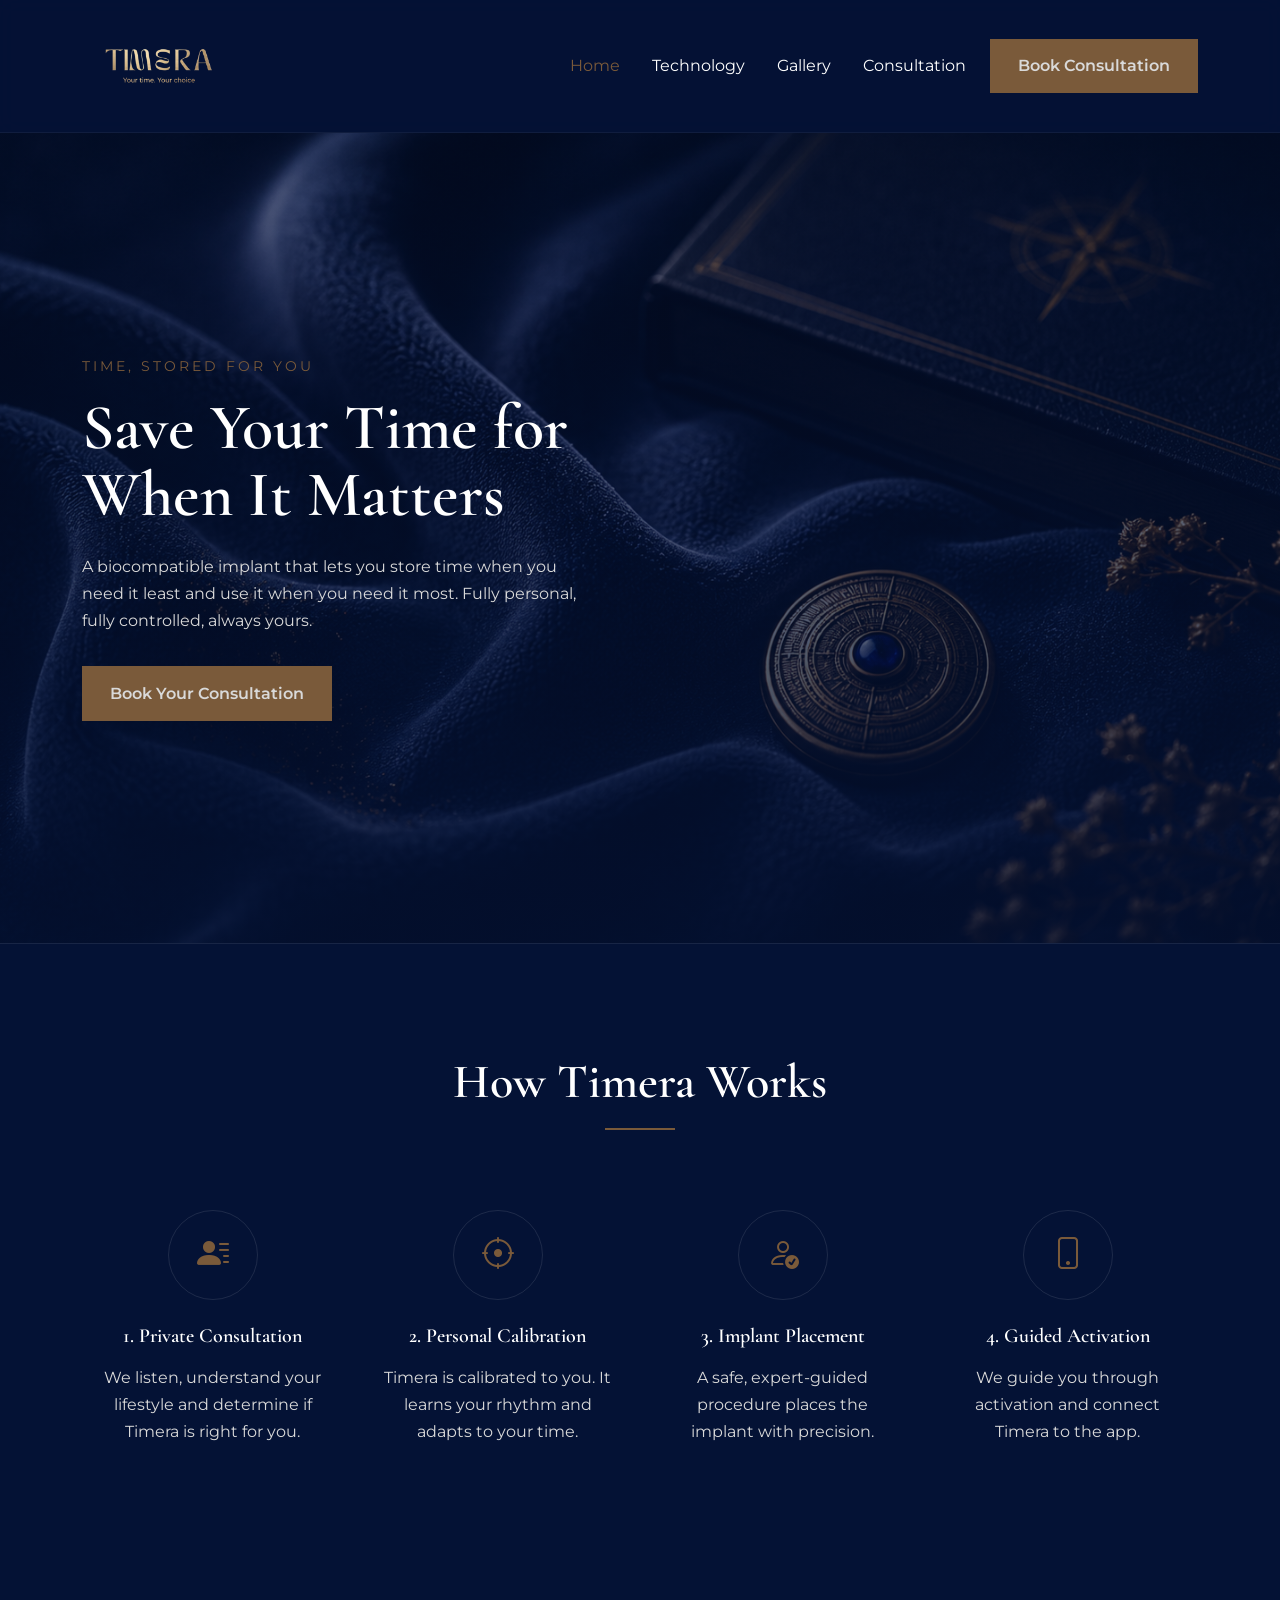
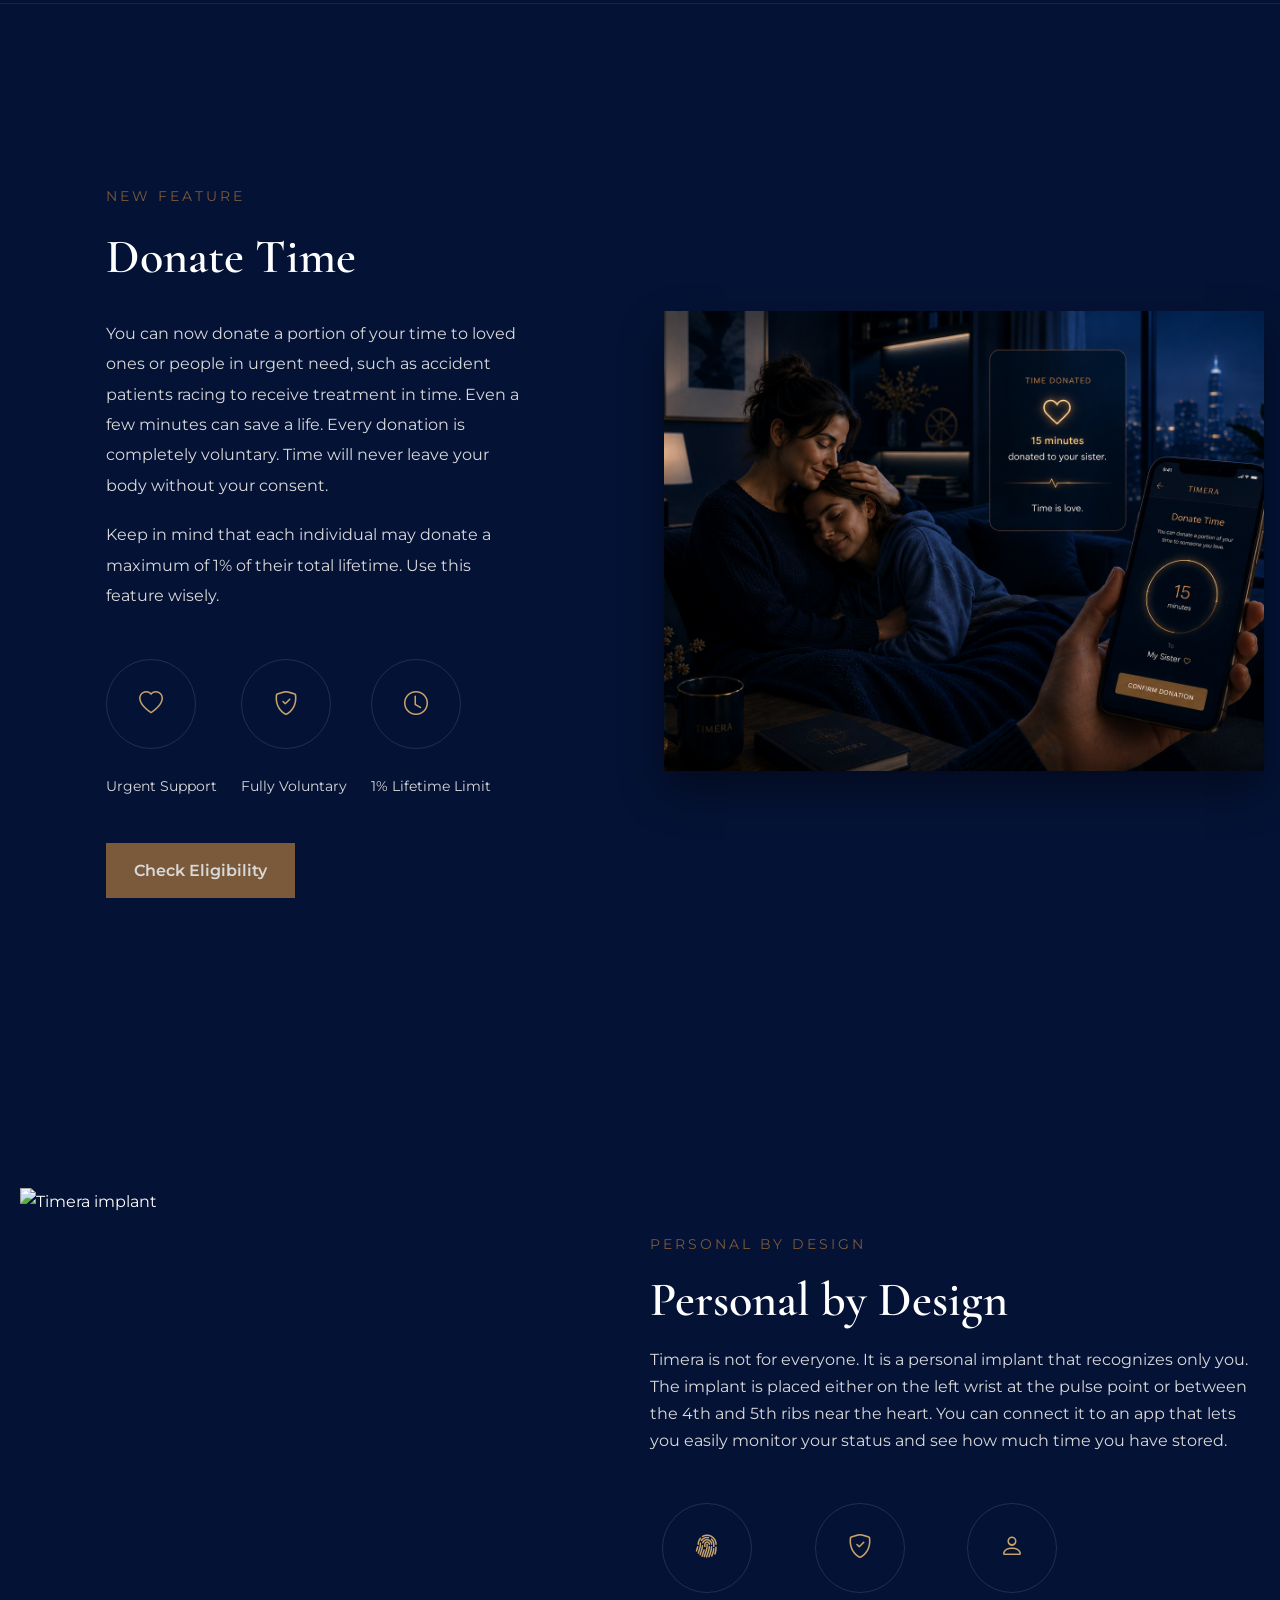
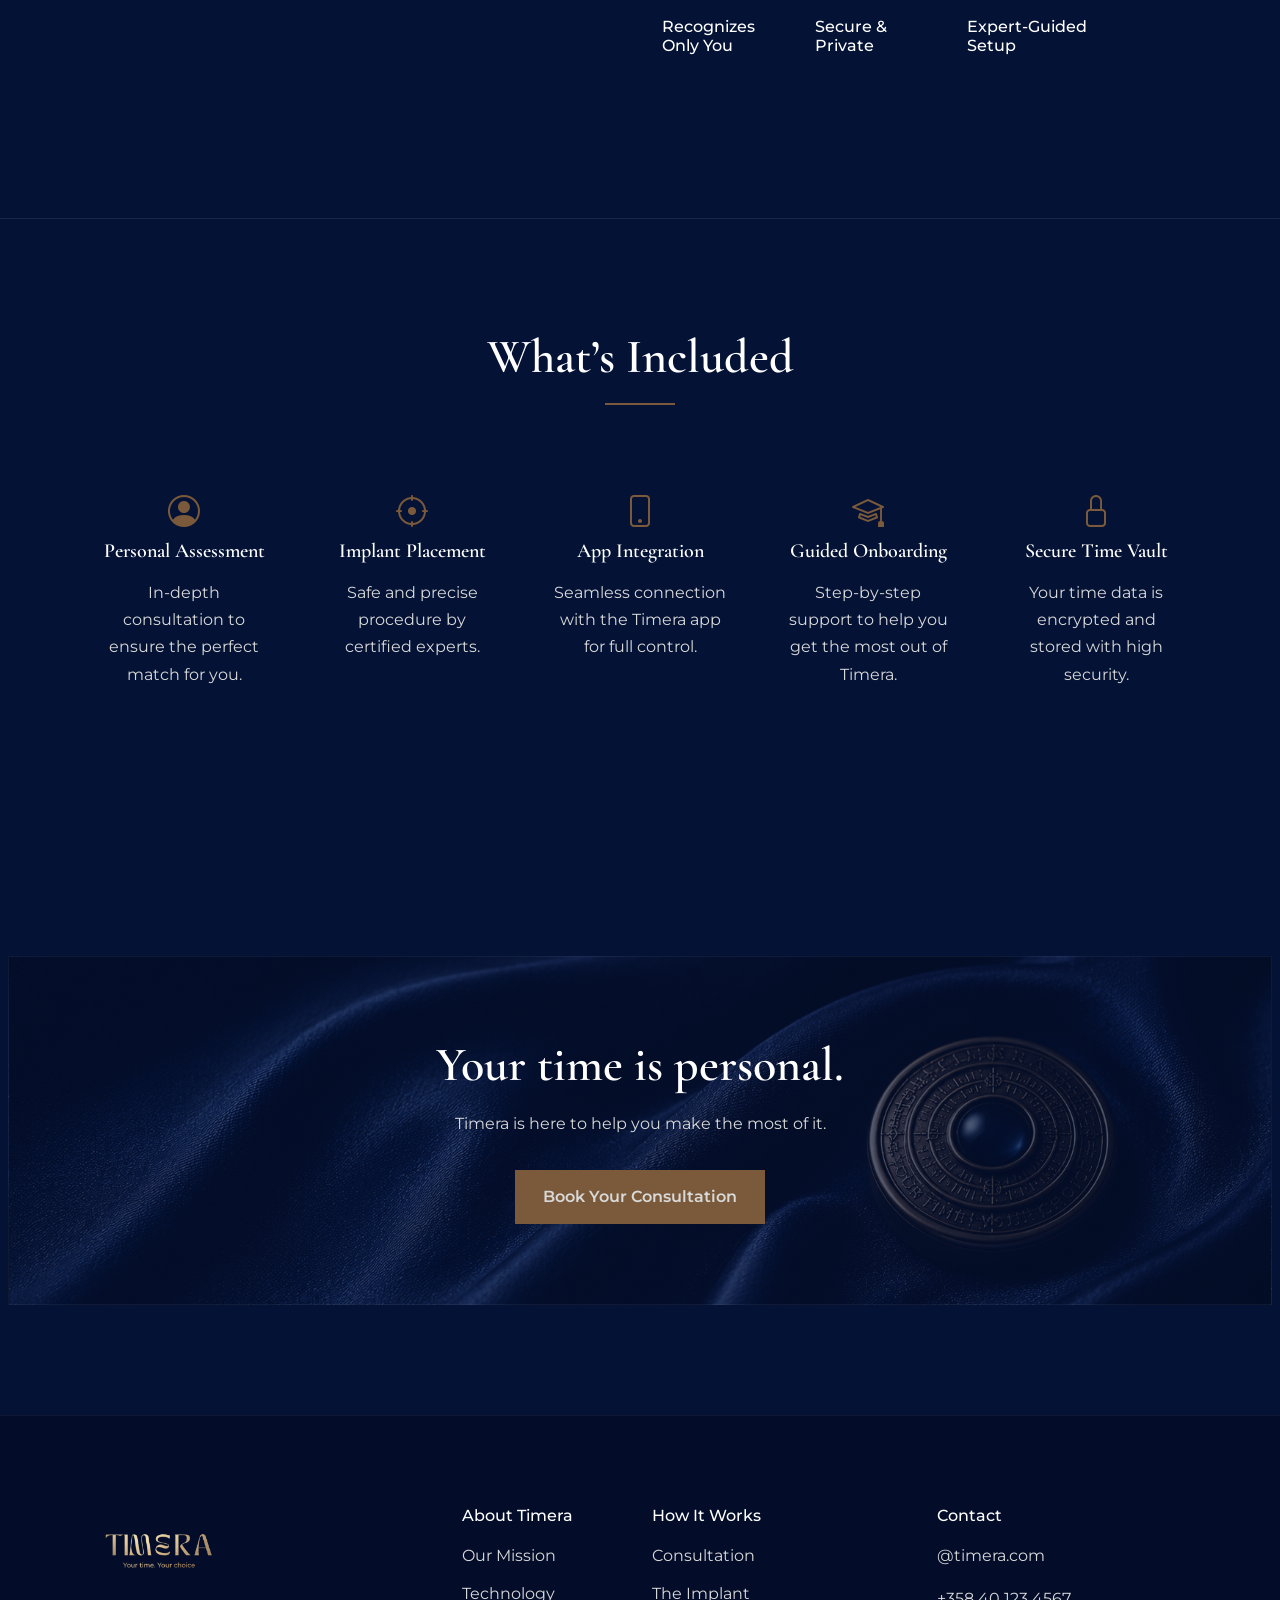
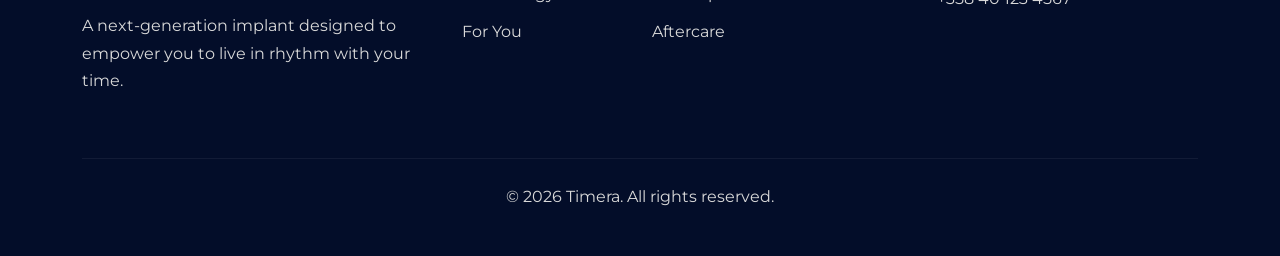
==== commit 5cf2903c: "Add files via upload" ====
--- a/index.html
+++ b/index.html
@@ -5,9 +5,9 @@
   <meta name="viewport" content="width=device-width, initial-scale=1.0">
   <title>Timera | Home</title>
 
-<!--Tässä on Bootstrap: Core css tarvitsen tämän jotta bootstrap on sivussa responsiivinen ja layout toimii-->
-  <!-- BOOTSTRAP: Core CSS -->
-  <link href="https://cdn.jsdelivr.net/npm/bootstrap@5.3.3/dist/css/bootstrap.min.css" rel="stylesheet">
+<!--Bootstrap CSS CDN links tarvitsen tämän jotta bootstrap on sivussa responsiivinen ja layout toimii-->
+  <!-- Bootstrap CSS CDN link-->
+       <link href="https://cdn.jsdelivr.net/npm/bootstrap@5.3.8/dist/css/bootstrap.min.css" rel="stylesheet" integrity="sha384-sRIl4kxILFvY47J16cr9ZwB07vP4J8+LH7qKQnuqkuIAvNWLzeN8tE5YBujZqJLB" crossorigin="anonymous">
 
   <!-- BOOTSTRAP: Icons -Täältä voit katsoa miltä iconit näyttää ja niiden koodin https://icons.getbootstrap.com -->
   <link href="https://cdn.jsdelivr.net/npm/bootstrap-icons@1.11.3/font/bootstrap-icons.css" rel="stylesheet">
@@ -29,7 +29,7 @@
     </a>
 
     <button class="navbar-toggler" type="button" data-bs-toggle="collapse"
-        data-bs-target="#navbarNav" aria-controls="navbarNav"
+        data-bs-target="#navbarMenu" aria-controls="navbarMenu"
         aria-expanded="false" aria-label="Toggle navigation">
     <span class="navbar-toggler-icon"></span>
 </button>
@@ -53,11 +53,11 @@
   <div class="container">
     <div class="row align-items-center">
       <div class="col-lg-6 hero-text-box">
-        <p class="eyebrow">Timeless. Personal. Empowering.</p>
-        <h1>Designed<br>for your time.</h1>
+        <p class="eyebrow">Time, Stored for You</p>
+        <h1>Save Your Time for When It Matters</h1>
         <p>
-          Timera is a next-generation implant that empowers you to live in rhythm with your time.
-          It recognizes you. It adapts to you. It’s personal.
+        A biocompatible implant that lets you store time when you need it least and use it when you need it most. 
+        Fully personal, fully controlled, always yours.
         </p>
         <a href="consultation.html" class="btn btn-gold mt-3">Book Your Consultation</a>
       </div>
@@ -110,6 +110,77 @@
   </div>
 </section>
 
+
+<!-- Donate time — Käytetty bootstrapista container, row, col-lg-6 -->
+<section class="section-padding border-section">
+  <div class="container-fluid px-3">
+
+    <div class="row align-items-center g-5">
+
+      <!-- TEXT LEFT -->
+      <div class="col-lg-6">
+        <div class="tech-text-panel">
+
+          <p class="eyebrow">New Feature</p>
+
+          <h2>Donate Time</h2>
+
+          <p>
+            You can now donate a portion of your time to loved ones or people in urgent need, 
+            such as accident patients racing to receive treatment in time. 
+            Even a few minutes can save a life. Every donation is completely voluntary. 
+            Time will never leave your body without your consent.
+          </p>
+
+          <p>
+            Keep in mind that each individual may donate a maximum of 1% of their total lifetime. Use this feature wisely.
+          </p>
+
+          <div class="d-flex flex-wrap gap-4 mt-5">
+
+            <div class="text-center">
+              <div class="mini-icon">
+                <i class="bi bi-heart"></i>
+              </div>
+              <p class="small">Urgent Support</p>
+            </div>
+
+            <div class="text-center">
+              <div class="mini-icon">
+                <i class="bi bi-shield-check"></i>
+              </div>
+              <p class="small">Fully Voluntary</p>
+            </div>
+
+            <div class="text-center">
+              <div class="mini-icon">
+                <i class="bi bi-clock"></i>
+              </div>
+              <p class="small">1% Lifetime Limit</p>
+            </div>
+
+          </div>
+
+          <a href="consultation.html" class="btn btn-gold mt-4">
+            Check Eligibility
+          </a>
+
+        </div>
+      </div>
+
+      <!-- IMAGE RIGHT -->
+      <div class="col-lg-6">
+        <img 
+          src="images/Timedonation.png" 
+          alt="Donate Time Feature"
+          class="img-fluid tech-split-img image-shadow"
+        >
+      </div>
+
+    </div>
+  </div>
+</section>
+
 <!-- PERSONAL BY DESIGN — Käytetty bootstrapista container, row, col-lg-6 -->
 <section class="section-padding personal-section">
   <div class="container">
@@ -117,7 +188,7 @@
 
       <div class="col-lg-6">
         <div class="personal-image-wrapper">
-          <img src="images/gallery2.png" alt="Person wearing Timera implant" class="personal-image">
+          <img src="images/Blueimplant.png" alt=" Timera implant" class="personal-image">
         </div>
       </div>
 
@@ -125,8 +196,9 @@
         <p class="eyebrow">Personal by design</p>
         <h2>Personal by Design</h2>
         <p>
-          Timera is not for everyone. It is a personal implant that recognizes only you.
-          It is placed and activated with expert guidance, ensuring it works in harmony with your body and your time.
+          Timera is not for everyone. It is a personal implant that recognizes only you.<br>
+          The implant is placed either on the left wrist at the pulse point or between <br> the 4th and 5th ribs near the heart. 
+          You can connect it to an app that lets <br> you easily monitor your status and see how much time you have stored.
         </p>
 
         <div class="row g-4 mt-4 text-center text-lg-start">
@@ -145,10 +217,6 @@
             <h6>Expert-Guided<br>Setup</h6>
           </div>
 
-          <div class="col-6 col-md-3">
-            <div class="mini-icon"><i class="bi bi-clock"></i></div>
-            <h6>Syncs with<br>Your Rhythm</h6>
-          </div>
         </div>
       </div>
 
@@ -168,6 +236,7 @@
     <div class="row g-4 text-center">
       <div class="col-md-6 col-lg">
         <div class="included-card">
+        <!--bi = Bootstrap Icons -kirjasto-->
           <i class="bi bi-person-circle"></i>
           <h5>Personal Assessment</h5>
           <p>In-depth consultation to ensure the perfect match for you.</p>
@@ -234,18 +303,19 @@
         </p>
       </div>
 <!--Eri col-md‑arvot footerissa kertovat kuinka leveä kukin sarake on medium devicesta ylöspäin-->
+      
       <div class="col-md-2">
         <h6>About Timera</h6>
-        <a href="about.html">Our Mission</a>
+        <a href="index.html">Our Mission</a>
         <a href="technology.html">Technology</a>
-        <a href="contact.html">For You</a>
+        <a href="consultation.html">For You</a>
       </div>
 
       <div class="col-md-3">
         <h6>How It Works</h6>
-        <a href="contact.html">Consultation</a>
+        <a href="consultation.html">Consultation</a>
         <a href="technology.html">The Implant</a>
-        <a href="about.html">Aftercare</a>
+        <a href="technology.html">Aftercare</a>
       </div>
 
       <div class="col-md-3">
@@ -263,7 +333,7 @@
 </footer>
 
 <!-- BOOTSTRAP JS eli javascript lataa ja aktivoi bootstrapin toiminnallisuudet -->
-<script src="https://cdn.jsdelivr.net/npm/bootstrap@5.3.3/dist/js/bootstrap.bundle.min.js"></script>
+ <script src="https://cdn.jsdelivr.net/npm/bootstrap@5.3.8/dist/js/bootstrap.bundle.min.js" integrity="sha384-FKyoEForCGlyvwx9Hj09JcYn3nv7wiPVlz7YYwJrWVcXK/BmnVDxM+D2scQbITxI" crossorigin="anonymous"></script>
 
 </body>
 </html>
--- a/style.css
+++ b/style.css
@@ -47,7 +47,7 @@
 }
 
 h1 {
-  font-size: 5rem;
+  font-size: 4rem;
   line-height: 1.05;
   margin-bottom: 1.5rem;
 }
@@ -438,7 +438,7 @@
     url("images/timera-cta.png");
   background-size: cover;
   background-position: center;
-  border-radius: o;
+  border-radius: 0;
   padding: 5rem 2rem;
   border: 1px solid rgba(255,255,255,0.05);
 }
@@ -582,6 +582,7 @@
   display: block;
 }
 
+
 /* RESPONSIVE */
 
 @media (max-width: 992px) {
@@ -664,27 +665,22 @@
     font-size: 2rem;
   }
 
- @media (max-width: 768px) {
-
   .hero,
   .tech-hero,
   .gallery-hero {
     height: 100vh;
     min-height: 100vh;
-
     background-size: cover;
     background-repeat: no-repeat;
     background-position: center center;
-
     padding-top: 140px;
     padding-bottom: 60px;
   }
 
-}
   .btn-gold {
-  width: auto;
-  display: inline-block;
-}
+    width: auto;
+    display: inline-block;
+  }
 
   .section-padding,
   .tech-padding-section {
@@ -795,7 +791,7 @@
   .tech-avatar-fixed {
     padding: 60px 16px;
   }
-
+}
   .gallery-img,
   section .col-12.col-md-3 .gallery-img {
     height: 220px;
@@ -809,4 +805,3 @@
   .consultation-card {
     padding: 1.7rem 1rem;
   }
-}
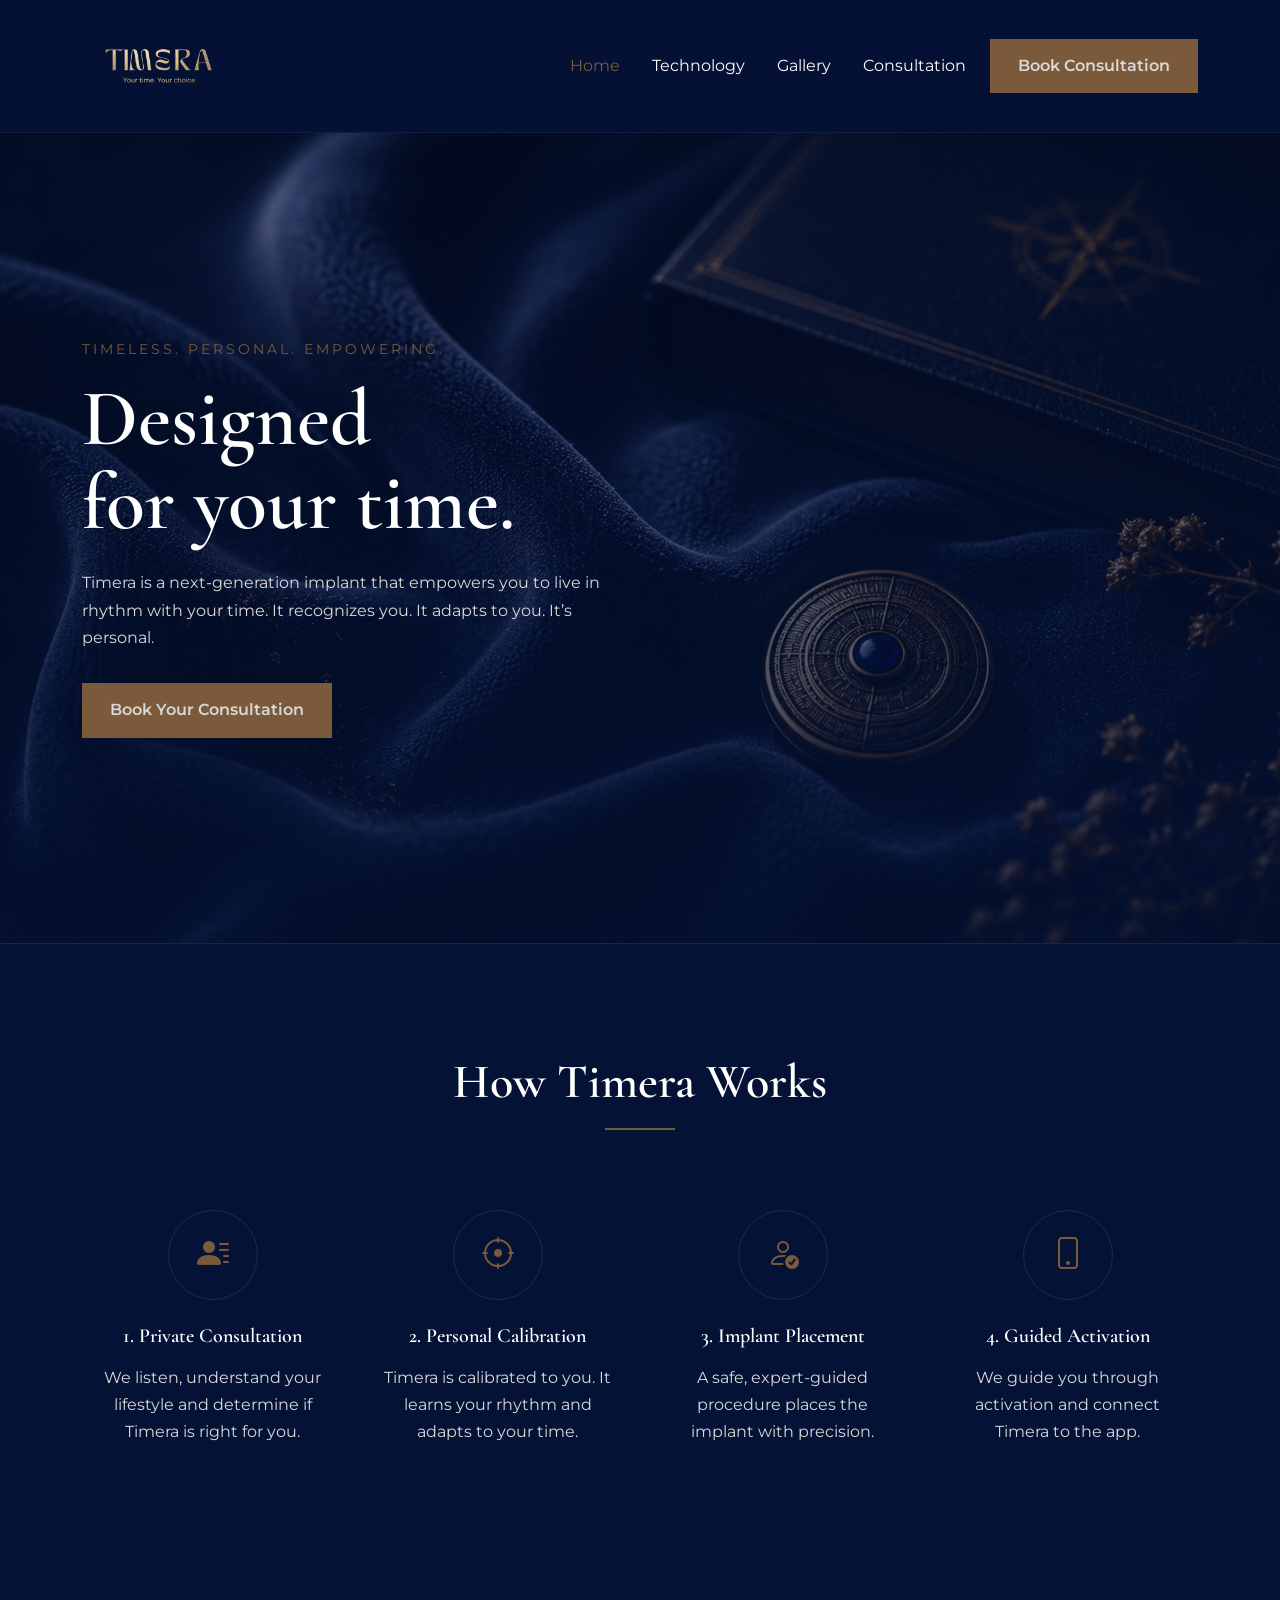
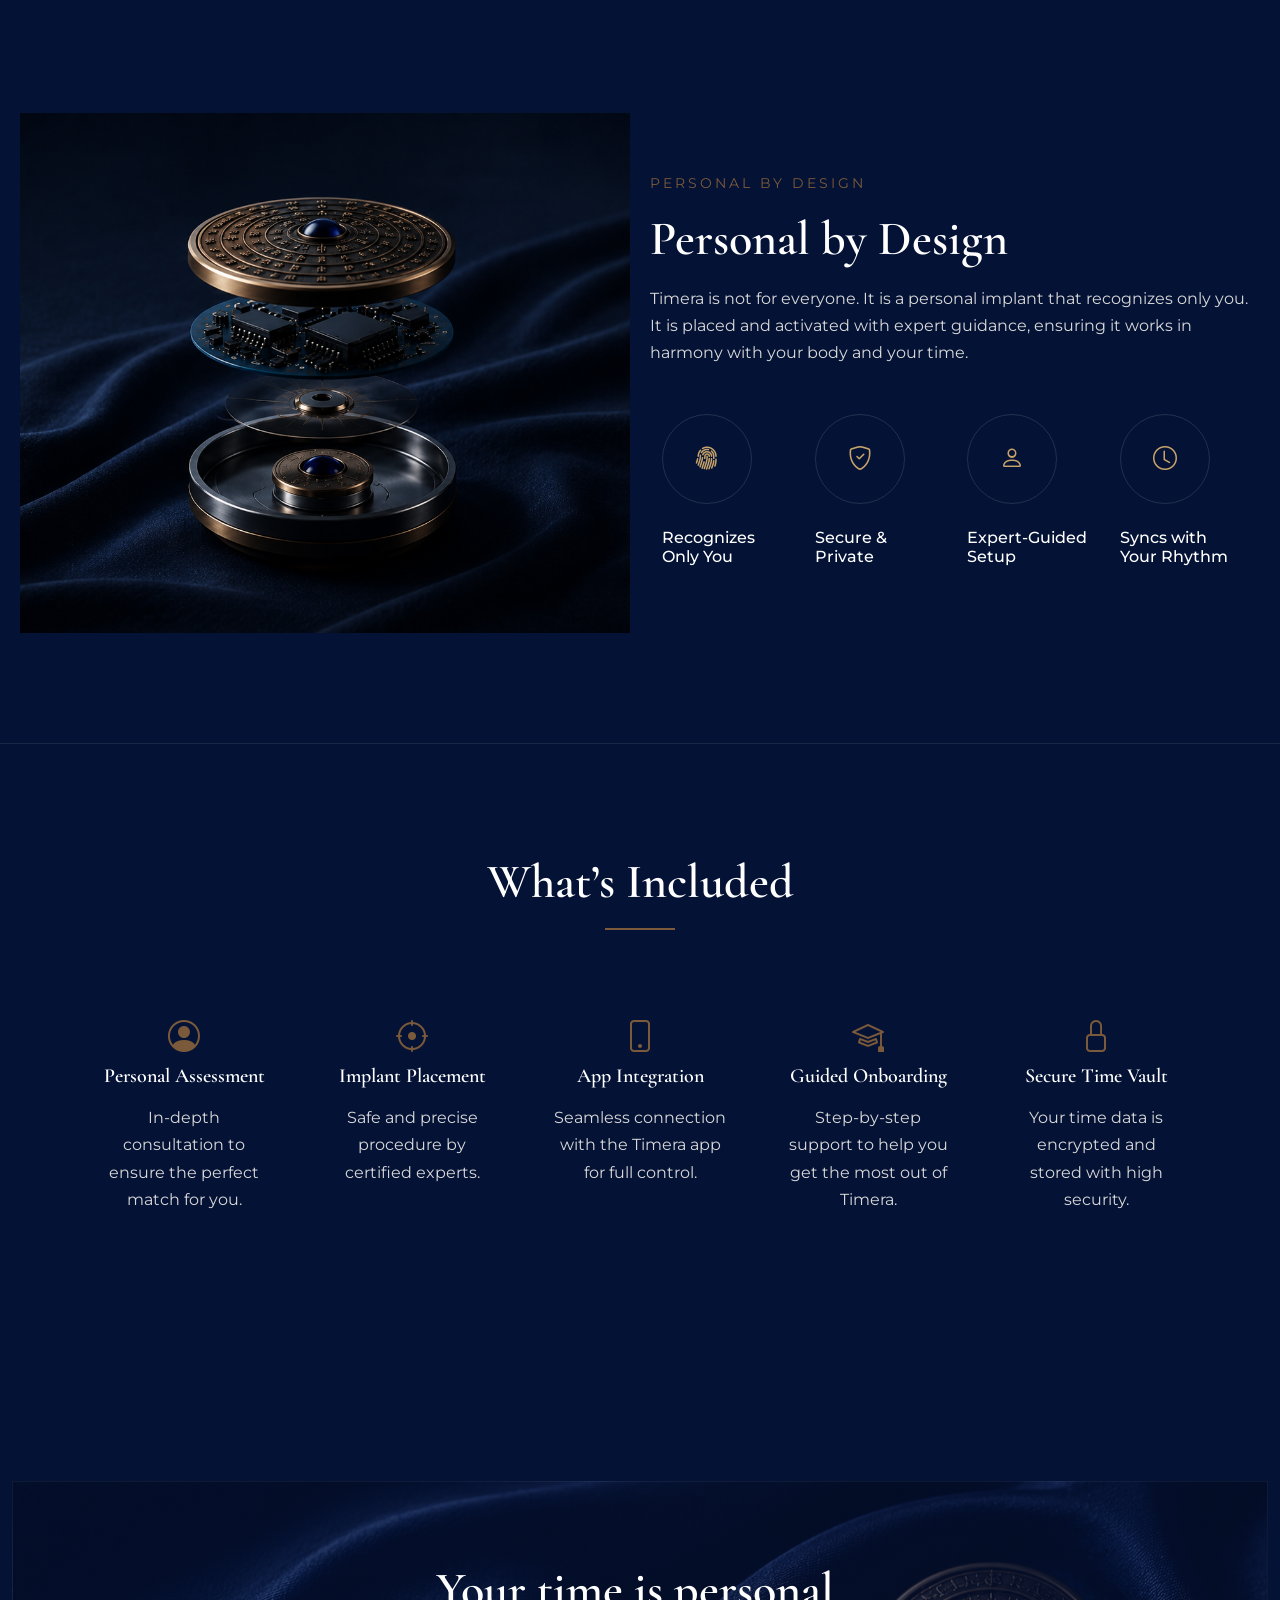
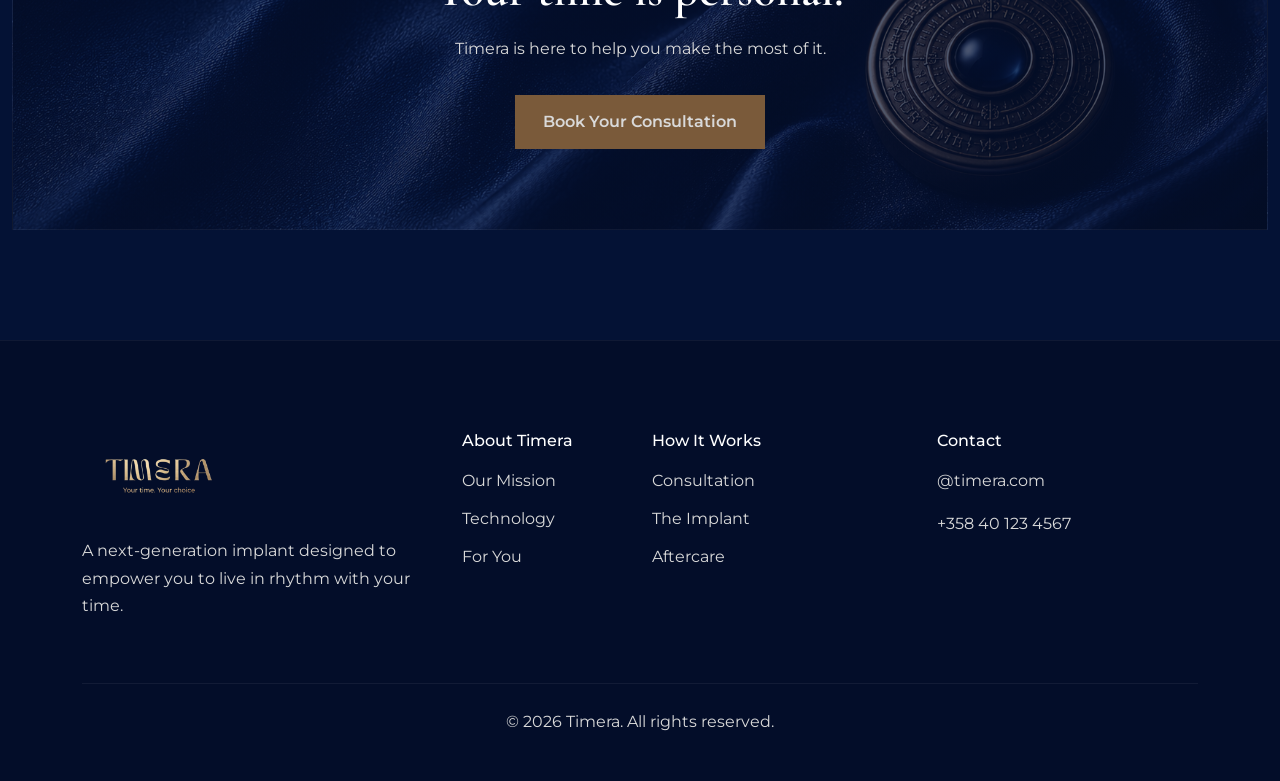
==== commit 6338c771: "Add files via upload" ====
--- a/index.html
+++ b/index.html
@@ -5,36 +5,34 @@
   <meta name="viewport" content="width=device-width, initial-scale=1.0">
   <title>Timera | Home</title>
 
-<!--Bootstrap CSS CDN links tarvitsen tämän jotta bootstrap on sivussa responsiivinen ja layout toimii-->
-  <!-- Bootstrap CSS CDN link-->
-       <link href="https://cdn.jsdelivr.net/npm/bootstrap@5.3.8/dist/css/bootstrap.min.css" rel="stylesheet" integrity="sha384-sRIl4kxILFvY47J16cr9ZwB07vP4J8+LH7qKQnuqkuIAvNWLzeN8tE5YBujZqJLB" crossorigin="anonymous">
-
-  <!-- BOOTSTRAP: Icons -Täältä voit katsoa miltä iconit näyttää ja niiden koodin https://icons.getbootstrap.com -->
+  <!-- BOOTSTRAP: Core CSS -->
+  <link href="https://cdn.jsdelivr.net/npm/bootstrap@5.3.3/dist/css/bootstrap.min.css" rel="stylesheet">
+
+  <!-- BOOTSTRAP: Icons -->
   <link href="https://cdn.jsdelivr.net/npm/bootstrap-icons@1.11.3/font/bootstrap-icons.css" rel="stylesheet">
 
-  <!-- Google Fonts - https://fonts.google.com/selection/embed -->
+  <!-- Google Fonts -->
   <link href="https://fonts.googleapis.com/css2?family=Cormorant+Garamond:wght@500;600;700&family=Montserrat:wght@300;400;500;600&display=swap" rel="stylesheet">
 
-  <!-- Custom CSS Tämä on external, css:llä on oma kansio-->
+  <!-- Custom CSS -->
   <link rel="stylesheet" href="style.css">
 </head>
 
 <body>
 
-<!-- NAVBAR — navbar, navbar-expand-lg, collapse, navbar-dark. Custom css navi tekee siitä brändin näköisen -->
+<!-- ========================================================= -->
+<!-- NAVBAR — BOOTSTRAP: navbar, navbar-expand-lg, collapse -->
+<!-- ========================================================= -->
 <nav class="navbar navbar-expand-lg navbar-dark custom-navbar">
   <div class="container">
     <a class="navbar-brand" href="index.html">
       <img src="images/timera-logo.png" alt="Timera logo" class="logo-img">
     </a>
 
-    <button class="navbar-toggler" type="button" data-bs-toggle="collapse"
-        data-bs-target="#navbarMenu" aria-controls="navbarMenu"
-        aria-expanded="false" aria-label="Toggle navigation">
-    <span class="navbar-toggler-icon"></span>
-</button>
-
-<!--Navigaatiossa laita aktiiviseen tilaan aina se sivu missä ollaan-->
+    <button class="navbar-toggler" type="button" data-bs-toggle="collapse" data-bs-target="#navbarMenu">
+      <span class="navbar-toggler-icon"></span>
+    </button>
+
     <div class="collapse navbar-collapse" id="navbarMenu">
       <ul class="navbar-nav ms-auto align-items-lg-center">
         <li class="nav-item"><a class="nav-link active" href="index.html">Home</a></li>
@@ -48,16 +46,19 @@
     </div>
   </div>
 </nav>
-<!--HERO HOME ETUSIVU-->
+
+<!-- ========================================================= -->
+<!-- HERO — BOOTSTRAP: container, row, col-lg-6, min-vh-100 -->
+<!-- ========================================================= -->
 <header class="hero hero--large">
   <div class="container">
     <div class="row align-items-center">
       <div class="col-lg-6 hero-text-box">
-        <p class="eyebrow">Time, Stored for You</p>
-        <h1>Save Your Time for When It Matters</h1>
+        <p class="eyebrow">Timeless. Personal. Empowering.</p>
+        <h1>Designed<br>for your time.</h1>
         <p>
-        A biocompatible implant that lets you store time when you need it least and use it when you need it most. 
-        Fully personal, fully controlled, always yours.
+          Timera is a next-generation implant that empowers you to live in rhythm with your time.
+          It recognizes you. It adapts to you. It’s personal.
         </p>
         <a href="consultation.html" class="btn btn-gold mt-3">Book Your Consultation</a>
       </div>
@@ -65,14 +66,16 @@
   </div>
 </header>
 
-<!-- HOW IT WORKS — container, row, col-md-6 col-lg-3 -->
+<!-- ========================================================= -->
+<!-- HOW IT WORKS — BOOTSTRAP: container, row, col-md-6 col-lg-3 -->
+<!-- ========================================================= -->
 <section class="section-padding border-section">
   <div class="container">
     <div class="text-center mb-5">
       <h2>How Timera Works</h2>
       <div class="title-line"></div>
     </div>
-<!--iso näyttö, medium näyttö eli mobiili ja tabletti. 3 tarkoittaa että ottaa 1/12 näytöstä-->
+
     <div class="row g-4 text-center">
       <div class="col-md-6 col-lg-3">
         <div class="step-card">
@@ -84,8 +87,7 @@
 
       <div class="col-md-6 col-lg-3">
         <div class="step-card">
-          <div class="step-icon"><i class="bi bi-crosshair"></i>
-          </div>
+          <div class="step-icon"><i class="bi bi-crosshair"></i></div>
           <h5>2. Personal Calibration</h5>
           <p>Timera is calibrated to you. It learns your rhythm and adapts to your time.</p>
         </div>
@@ -110,85 +112,16 @@
   </div>
 </section>
 
-
-<!-- Donate time — Käytetty bootstrapista container, row, col-lg-6 -->
-<section class="section-padding border-section">
-  <div class="container-fluid px-3">
-
-    <div class="row align-items-center g-5">
-
-      <!-- TEXT LEFT -->
-      <div class="col-lg-6">
-        <div class="tech-text-panel">
-
-          <p class="eyebrow">New Feature</p>
-
-          <h2>Donate Time</h2>
-
-          <p>
-            You can now donate a portion of your time to loved ones or people in urgent need, 
-            such as accident patients racing to receive treatment in time. 
-            Even a few minutes can save a life. Every donation is completely voluntary. 
-            Time will never leave your body without your consent.
-          </p>
-
-          <p>
-            Keep in mind that each individual may donate a maximum of 1% of their total lifetime. Use this feature wisely.
-          </p>
-
-          <div class="d-flex flex-wrap gap-4 mt-5">
-
-            <div class="text-center">
-              <div class="mini-icon">
-                <i class="bi bi-heart"></i>
-              </div>
-              <p class="small">Urgent Support</p>
-            </div>
-
-            <div class="text-center">
-              <div class="mini-icon">
-                <i class="bi bi-shield-check"></i>
-              </div>
-              <p class="small">Fully Voluntary</p>
-            </div>
-
-            <div class="text-center">
-              <div class="mini-icon">
-                <i class="bi bi-clock"></i>
-              </div>
-              <p class="small">1% Lifetime Limit</p>
-            </div>
-
-          </div>
-
-          <a href="consultation.html" class="btn btn-gold mt-4">
-            Check Eligibility
-          </a>
-
-        </div>
-      </div>
-
-      <!-- IMAGE RIGHT -->
-      <div class="col-lg-6">
-        <img 
-          src="images/Timedonation.png" 
-          alt="Donate Time Feature"
-          class="img-fluid tech-split-img image-shadow"
-        >
-      </div>
-
-    </div>
-  </div>
-</section>
-
-<!-- PERSONAL BY DESIGN — Käytetty bootstrapista container, row, col-lg-6 -->
+<!-- ========================================================= -->
+<!-- PERSONAL BY DESIGN — BOOTSTRAP: container, row, col-lg-6 -->
+<!-- ========================================================= -->
 <section class="section-padding personal-section">
   <div class="container">
     <div class="row align-items-center g-5">
 
       <div class="col-lg-6">
         <div class="personal-image-wrapper">
-          <img src="images/Blueimplant.png" alt=" Timera implant" class="personal-image">
+          <img src="images/gallery2.png" alt="Person wearing Timera implant" class="personal-image">
         </div>
       </div>
 
@@ -196,9 +129,8 @@
         <p class="eyebrow">Personal by design</p>
         <h2>Personal by Design</h2>
         <p>
-          Timera is not for everyone. It is a personal implant that recognizes only you.<br>
-          The implant is placed either on the left wrist at the pulse point or between <br> the 4th and 5th ribs near the heart. 
-          You can connect it to an app that lets <br> you easily monitor your status and see how much time you have stored.
+          Timera is not for everyone. It is a personal implant that recognizes only you.
+          It is placed and activated with expert guidance, ensuring it works in harmony with your body and your time.
         </p>
 
         <div class="row g-4 mt-4 text-center text-lg-start">
@@ -206,7 +138,7 @@
             <div class="mini-icon"><i class="bi-fingerprint"></i></div>
             <h6>Recognizes<br>Only You</h6>
           </div>
-<!--md = medium devices, eli kaksi ikonia vierekkäin tabletissa esim. sm on taas small devices-->
+
           <div class="col-6 col-md-3">
             <div class="mini-icon"><i class="bi bi-shield-check"></i></div>
             <h6>Secure &<br>Private</h6>
@@ -217,26 +149,30 @@
             <h6>Expert-Guided<br>Setup</h6>
           </div>
 
-        </div>
-      </div>
-
-    </div>
-  </div>
-</section>
-
-<!-- WHAT'S INCLUDED — Käytetty bootstrapin container, row, col-md-6 col-lg -->
+          <div class="col-6 col-md-3">
+            <div class="mini-icon"><i class="bi bi-clock"></i></div>
+            <h6>Syncs with<br>Your Rhythm</h6>
+          </div>
+        </div>
+      </div>
+
+    </div>
+  </div>
+</section>
+
+<!-- ========================================================= -->
+<!-- WHAT'S INCLUDED — BOOTSTRAP: container, row, col-md-6 col-lg -->
+<!-- ========================================================= -->
 <section class="section-padding border-section">
   <div class="container">
     <div class="text-center mb-5">
       <h2>What’s Included</h2>
       <div class="title-line"></div>
     </div>
-   <!--Bootsrap spacing asteikon perusteella g-4 = lisää 1.5rem väliä sekä sarakkeiden että rivien väliin.--> 
 
     <div class="row g-4 text-center">
       <div class="col-md-6 col-lg">
         <div class="included-card">
-        <!--bi = Bootstrap Icons -kirjasto-->
           <i class="bi bi-person-circle"></i>
           <h5>Personal Assessment</h5>
           <p>In-depth consultation to ensure the perfect match for you.</p>
@@ -278,23 +214,25 @@
   </div>
 </section>
 
-<!-- CTA BANNER ETUSIVULLA ENNEN FOOTER— Bootstrapin container, text-center -->
+<!-- ========================================================= -->
+<!-- CTA — BOOTSTRAP: container, text-center -->
+<!-- ========================================================= -->
 <section class="cta-banner">
-  <div class="container-fluid px-2">
+  <div class="container-fluid">
     <div class="cta-box text-center">
       <h2>Your time is personal.</h2>
       <p>Timera is here to help you make the most of it.</p>
-      <a href="consultation.html" class="btn btn-gold">Book Your Consultation</a>
-    </div>
-  </div>
-</section>
-
-<!-- FOOTER SAMA KAIKILLA SIVUILLA— Käytetään bootstrapin container, row, col-md -->
+      <a href="contact.html" class="btn btn-gold">Book Your Consultation</a>
+    </div>
+  </div>
+</section>
+
+<!-- ========================================================= -->
+<!-- FOOTER — BOOTSTRAP: container, row, col-md -->
+<!-- ========================================================= -->
 <footer class="footer">
   <div class="container">
     <div class="row gy-4">
-
-<!--Mobiilissa sarakkeet ovat allekkain siksi gy-4-->
 
       <div class="col-md-4">
         <span class="brand-logo"><img src="images/timera-logo.png" alt="timera-logo"></span>
@@ -302,20 +240,19 @@
           A next-generation implant designed to empower you to live in rhythm with your time.
         </p>
       </div>
-<!--Eri col-md‑arvot footerissa kertovat kuinka leveä kukin sarake on medium devicesta ylöspäin-->
-      
+
       <div class="col-md-2">
         <h6>About Timera</h6>
-        <a href="index.html">Our Mission</a>
+        <a href="about.html">Our Mission</a>
         <a href="technology.html">Technology</a>
-        <a href="consultation.html">For You</a>
+        <a href="contact.html">For You</a>
       </div>
 
       <div class="col-md-3">
         <h6>How It Works</h6>
-        <a href="consultation.html">Consultation</a>
+        <a href="contact.html">Consultation</a>
         <a href="technology.html">The Implant</a>
-        <a href="technology.html">Aftercare</a>
+        <a href="about.html">Aftercare</a>
       </div>
 
       <div class="col-md-3">
@@ -332,8 +269,8 @@
   </div>
 </footer>
 
-<!-- BOOTSTRAP JS eli javascript lataa ja aktivoi bootstrapin toiminnallisuudet -->
- <script src="https://cdn.jsdelivr.net/npm/bootstrap@5.3.8/dist/js/bootstrap.bundle.min.js" integrity="sha384-FKyoEForCGlyvwx9Hj09JcYn3nv7wiPVlz7YYwJrWVcXK/BmnVDxM+D2scQbITxI" crossorigin="anonymous"></script>
+<!-- BOOTSTRAP JS -->
+<script src="https://cdn.jsdelivr.net/npm/bootstrap@5.3.3/dist/js/bootstrap.bundle.min.js"></script>
 
 </body>
 </html>
--- a/style.css
+++ b/style.css
@@ -1,4 +1,6 @@
-/*ROOT COLORS*/
+/* =========================
+   ROOT COLORS
+========================= */
 
 :root {
   --navy: #081d58;
@@ -9,7 +11,9 @@
   --border: rgba(255,255,255,0.08);
 }
 
-/*GLOBAL*/
+/* =========================
+   GLOBAL
+========================= */
 
 * {
   margin: 0;
@@ -34,7 +38,9 @@
   text-decoration: none;
 }
 
-/*TYPOGRAPHY*/
+/* =========================
+   TYPOGRAPHY
+========================= */
 
 h1,
 h2,
@@ -47,7 +53,7 @@
 }
 
 h1 {
-  font-size: 4rem;
+  font-size: 5rem;
   line-height: 1.05;
   margin-bottom: 1.5rem;
 }
@@ -69,7 +75,9 @@
   margin-bottom: 1rem;
 }
 
-/*NAVBAR*/
+/* =========================
+   NAVBAR
+========================= */
 
 .custom-navbar {
   background: rgba(4, 18, 53, 0.75);
@@ -112,7 +120,9 @@
   color: var(--gold) !important;
 }
 
-/*BUTTON*/
+/* =========================
+   BUTTON
+========================= */
 
 .btn-gold {
   background-color: var(--gold);
@@ -131,7 +141,9 @@
   transform: translateY(-2px);
 }
 
-/*SHARED HERO*/
+/* =========================
+   SHARED HERO
+========================= */
 
 .hero,
 .tech-hero,
@@ -189,7 +201,9 @@
   max-width: 520px;
 }
 
-/*GENERAL SECTION*/
+/* =========================
+   GENERAL SECTION
+========================= */
 
 .section-padding {
   padding-top: 110px;
@@ -207,7 +221,9 @@
   margin: 1rem auto 0;
 }
 
-/*HOW IT WORKS*/
+/* =========================
+   HOW IT WORKS
+========================= */
 
 .step-card,
 .process-step {
@@ -254,7 +270,9 @@
   font-size: 0.88rem;
 }
 
-/*PERSONAL SECTION*/
+/* =========================
+   PERSONAL SECTION
+========================= */
 
 .personal-section {
   background:
@@ -315,7 +333,9 @@
   border-color: var(--gold);
 }
 
-/* INCLUDED SECTION */
+/* =========================
+   INCLUDED SECTION
+========================= */
 
 .included-card {
   padding: 2rem 1rem;
@@ -332,7 +352,9 @@
   margin-bottom: 1rem;
 }
 
-/* TECHNOLOGY PAGE */
+/* =========================
+   TECHNOLOGY PAGE
+========================= */
 
 .tech-padding-section {
   padding-top: 110px;
@@ -401,7 +423,9 @@
   line-height: 1.9;
 }
 
-/* GALLERY PAG */
+/* =========================
+   GALLERY PAGE
+========================= */
 
 .gallery-hero + .section-padding,
 .hero--small + .section-padding,
@@ -426,7 +450,9 @@
   height: 280px;
 }
 
-/* CTA */
+/* =========================
+   CTA
+========================= */
 
 .cta-banner {
   padding: 110px 0;
@@ -438,7 +464,7 @@
     url("images/timera-cta.png");
   background-size: cover;
   background-position: center;
-  border-radius: 0;
+  border-radius: o;
   padding: 5rem 2rem;
   border: 1px solid rgba(255,255,255,0.05);
 }
@@ -458,7 +484,9 @@
   display: inline-block;
 }
 
-/* CONSULTATION PAGE */
+/* =========================
+   CONSULTATION PAGE
+========================= */
 
 .consultation-section,
 .consultation-hero {
@@ -544,7 +572,9 @@
   margin-right: 0.5rem;
 }
 
-/*FOOTER*/
+/* =========================
+   FOOTER
+========================= */
 
 .footer {
   border-top: 1px solid rgba(255,255,255,0.05);
@@ -582,8 +612,9 @@
   display: block;
 }
 
-
-/* RESPONSIVE */
+/* =========================
+   RESPONSIVE
+========================= */
 
 @media (max-width: 992px) {
 
@@ -665,22 +696,27 @@
     font-size: 2rem;
   }
 
+ @media (max-width: 768px) {
+
   .hero,
   .tech-hero,
   .gallery-hero {
     height: 100vh;
     min-height: 100vh;
+
     background-size: cover;
     background-repeat: no-repeat;
     background-position: center center;
+
     padding-top: 140px;
     padding-bottom: 60px;
   }
 
+}
   .btn-gold {
-    width: auto;
-    display: inline-block;
-  }
+  width: auto;
+  display: inline-block;
+}
 
   .section-padding,
   .tech-padding-section {
@@ -791,7 +827,7 @@
   .tech-avatar-fixed {
     padding: 60px 16px;
   }
-}
+
   .gallery-img,
   section .col-12.col-md-3 .gallery-img {
     height: 220px;
@@ -805,3 +841,4 @@
   .consultation-card {
     padding: 1.7rem 1rem;
   }
+}
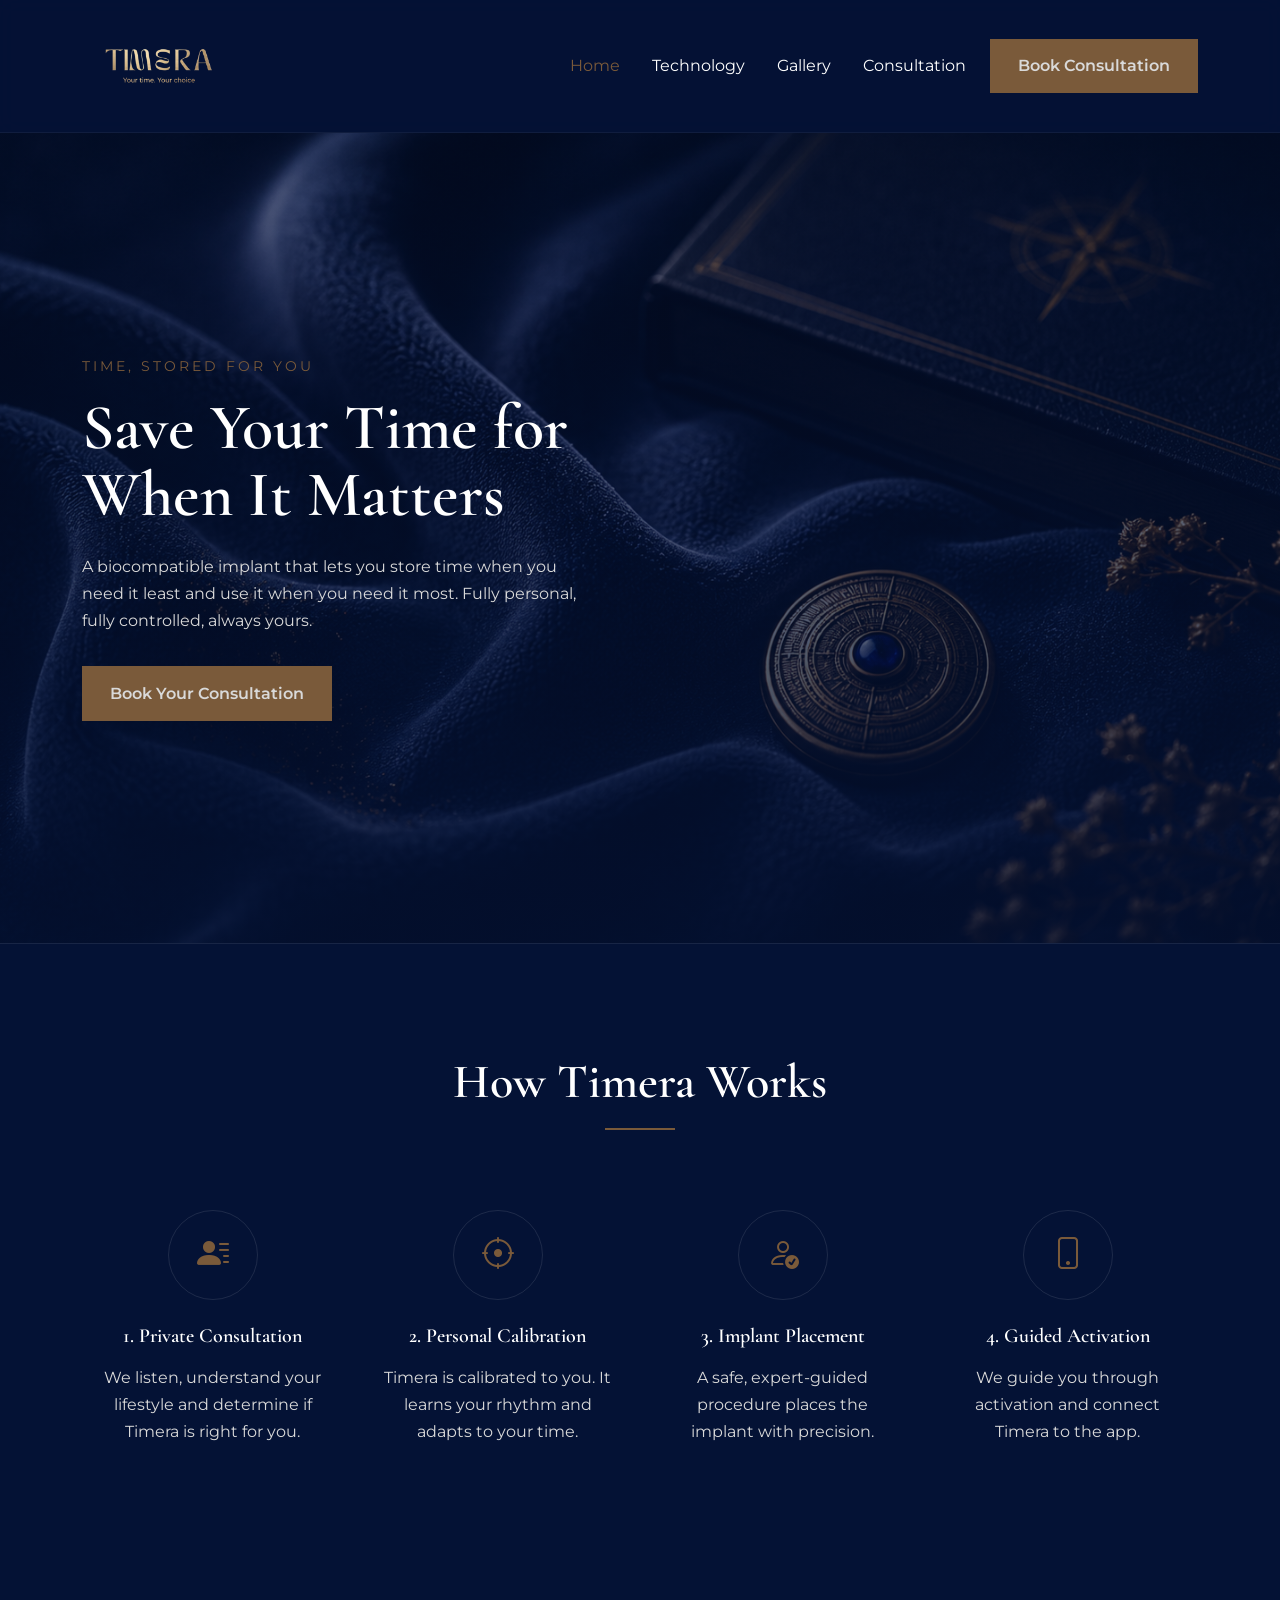
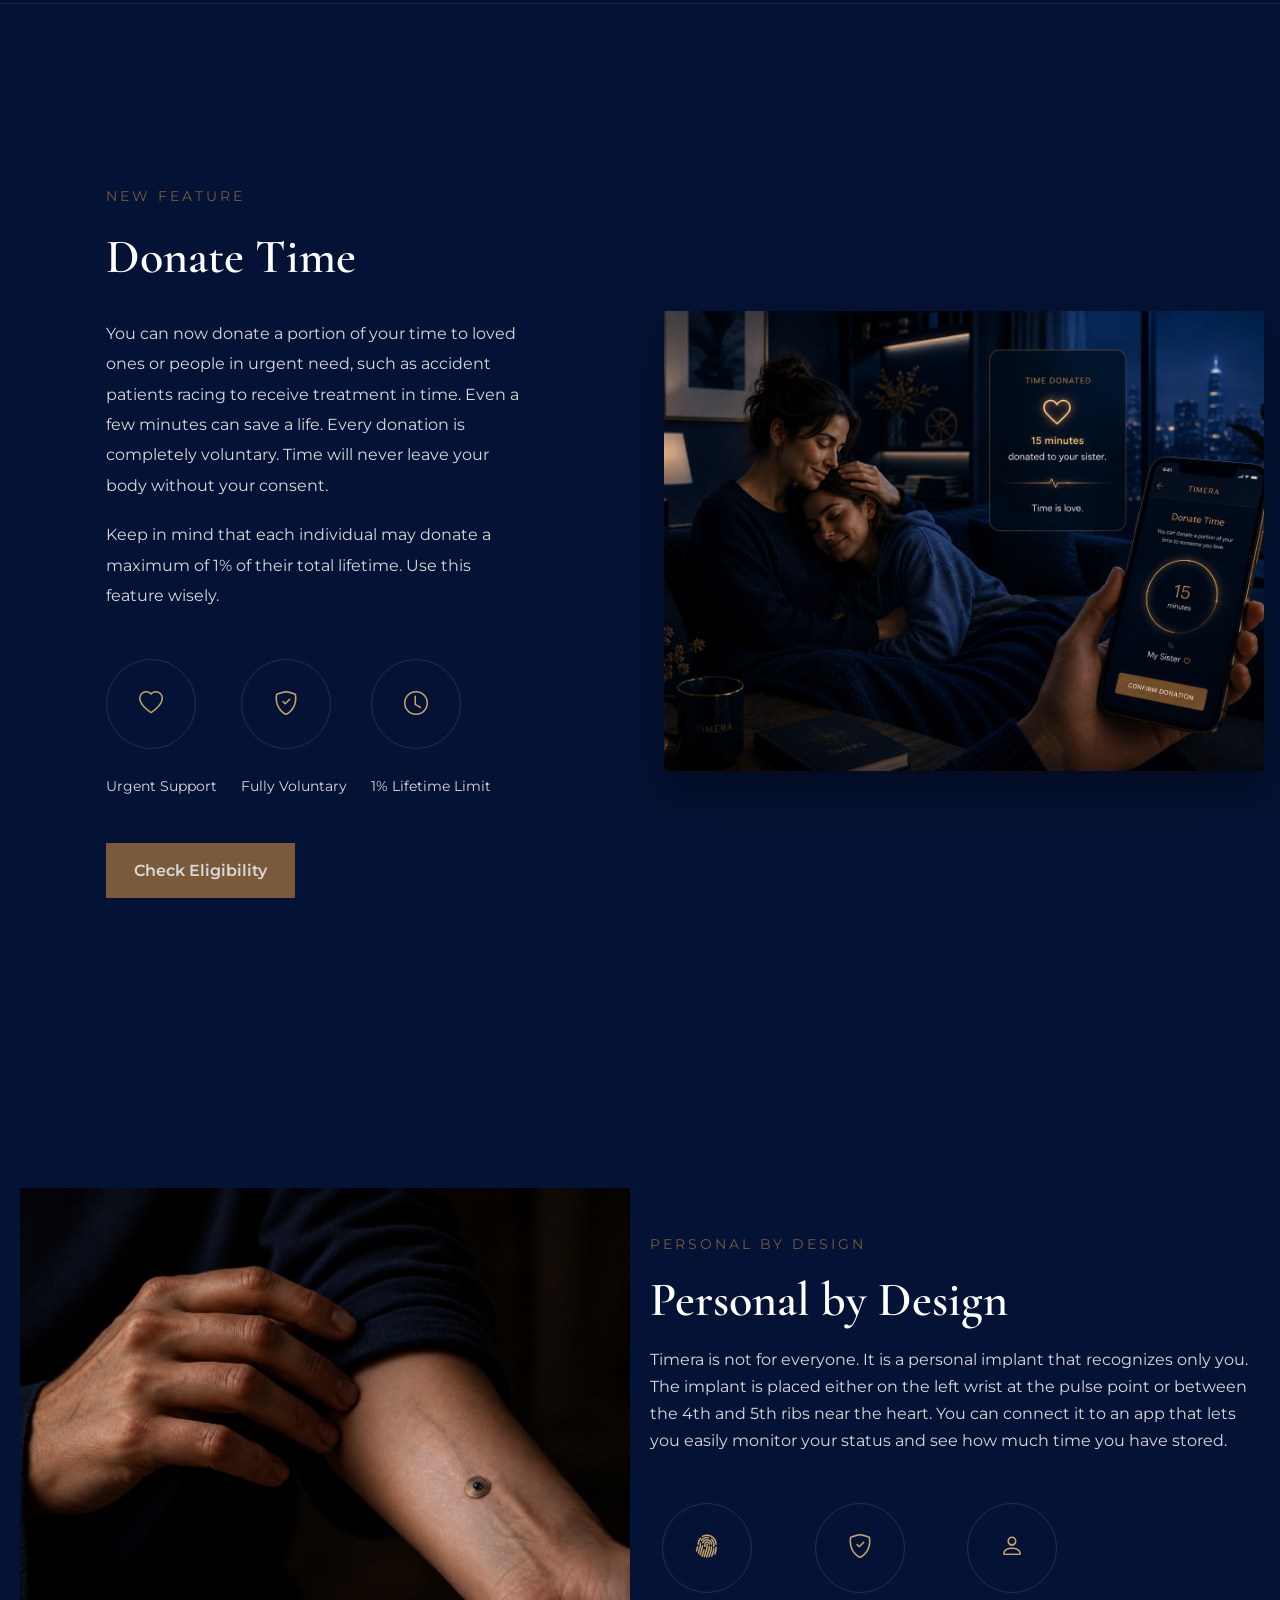
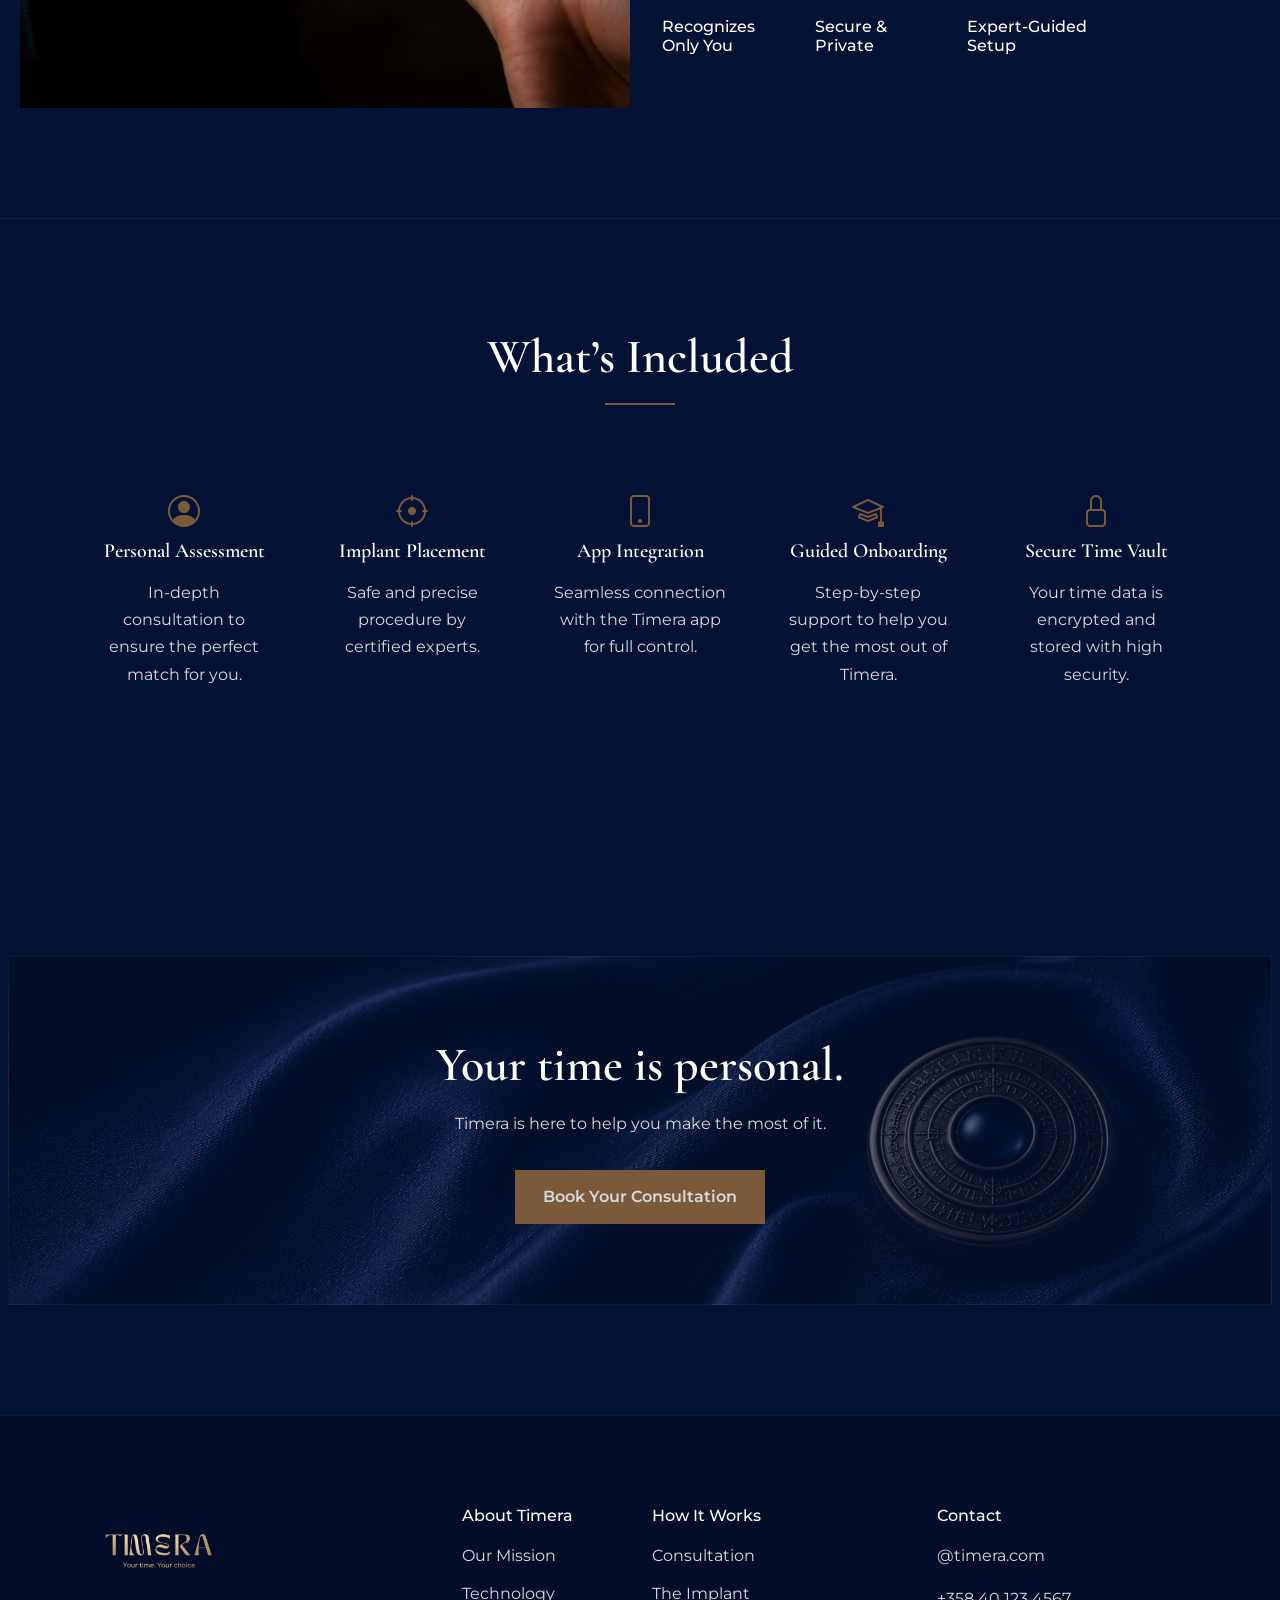
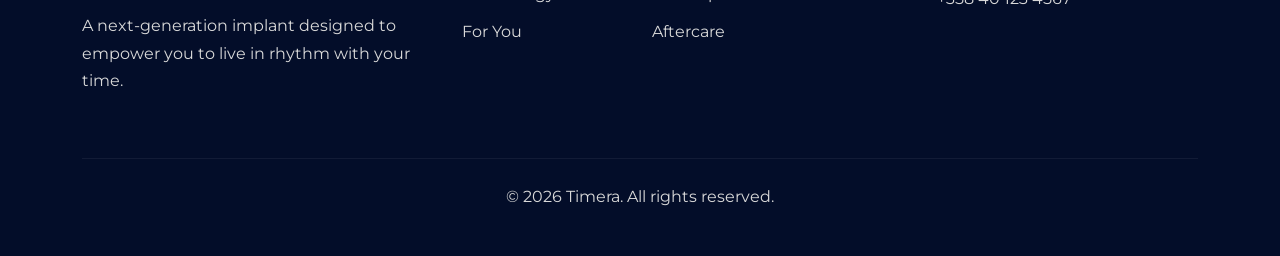
==== commit ab432999: "Add files via upload" ====
--- a/index.html
+++ b/index.html
@@ -5,34 +5,36 @@
   <meta name="viewport" content="width=device-width, initial-scale=1.0">
   <title>Timera | Home</title>
 
-  <!-- BOOTSTRAP: Core CSS -->
-  <link href="https://cdn.jsdelivr.net/npm/bootstrap@5.3.3/dist/css/bootstrap.min.css" rel="stylesheet">
-
-  <!-- BOOTSTRAP: Icons -->
+<!--Bootstrap CSS CDN links tarvitsen tämän jotta bootstrap on sivussa responsiivinen ja layout toimii-->
+  <!-- Bootstrap CSS CDN link-->
+       <link href="https://cdn.jsdelivr.net/npm/bootstrap@5.3.8/dist/css/bootstrap.min.css" rel="stylesheet" integrity="sha384-sRIl4kxILFvY47J16cr9ZwB07vP4J8+LH7qKQnuqkuIAvNWLzeN8tE5YBujZqJLB" crossorigin="anonymous">
+
+  <!-- BOOTSTRAP: Icons -Täältä voit katsoa miltä iconit näyttää ja niiden koodin https://icons.getbootstrap.com -->
   <link href="https://cdn.jsdelivr.net/npm/bootstrap-icons@1.11.3/font/bootstrap-icons.css" rel="stylesheet">
 
-  <!-- Google Fonts -->
+  <!-- Google Fonts - https://fonts.google.com/selection/embed -->
   <link href="https://fonts.googleapis.com/css2?family=Cormorant+Garamond:wght@500;600;700&family=Montserrat:wght@300;400;500;600&display=swap" rel="stylesheet">
 
-  <!-- Custom CSS -->
+  <!-- Custom CSS Tämä on external, css:llä on oma kansio-->
   <link rel="stylesheet" href="style.css">
 </head>
 
 <body>
 
-<!-- ========================================================= -->
-<!-- NAVBAR — BOOTSTRAP: navbar, navbar-expand-lg, collapse -->
-<!-- ========================================================= -->
+<!-- NAVBAR — navbar, navbar-expand-lg, collapse, navbar-dark. Custom css navi tekee siitä brändin näköisen -->
 <nav class="navbar navbar-expand-lg navbar-dark custom-navbar">
   <div class="container">
     <a class="navbar-brand" href="index.html">
       <img src="images/timera-logo.png" alt="Timera logo" class="logo-img">
     </a>
 
-    <button class="navbar-toggler" type="button" data-bs-toggle="collapse" data-bs-target="#navbarMenu">
-      <span class="navbar-toggler-icon"></span>
-    </button>
-
+    <button class="navbar-toggler" type="button" data-bs-toggle="collapse"
+        data-bs-target="#navbarMenu" aria-controls="navbarMenu"
+        aria-expanded="false" aria-label="Toggle navigation">
+    <span class="navbar-toggler-icon"></span>
+</button>
+
+<!--Navigaatiossa laita aktiiviseen tilaan aina se sivu missä ollaan-->
     <div class="collapse navbar-collapse" id="navbarMenu">
       <ul class="navbar-nav ms-auto align-items-lg-center">
         <li class="nav-item"><a class="nav-link active" href="index.html">Home</a></li>
@@ -46,19 +48,16 @@
     </div>
   </div>
 </nav>
-
-<!-- ========================================================= -->
-<!-- HERO — BOOTSTRAP: container, row, col-lg-6, min-vh-100 -->
-<!-- ========================================================= -->
+<!--HERO HOME ETUSIVU-->
 <header class="hero hero--large">
   <div class="container">
     <div class="row align-items-center">
       <div class="col-lg-6 hero-text-box">
-        <p class="eyebrow">Timeless. Personal. Empowering.</p>
-        <h1>Designed<br>for your time.</h1>
+        <p class="eyebrow">Time, Stored for You</p>
+        <h1>Save Your Time for When It Matters</h1>
         <p>
-          Timera is a next-generation implant that empowers you to live in rhythm with your time.
-          It recognizes you. It adapts to you. It’s personal.
+        A biocompatible implant that lets you store time when you need it least and use it when you need it most. 
+        Fully personal, fully controlled, always yours.
         </p>
         <a href="consultation.html" class="btn btn-gold mt-3">Book Your Consultation</a>
       </div>
@@ -66,16 +65,14 @@
   </div>
 </header>
 
-<!-- ========================================================= -->
-<!-- HOW IT WORKS — BOOTSTRAP: container, row, col-md-6 col-lg-3 -->
-<!-- ========================================================= -->
+<!-- HOW IT WORKS — container, row, col-md-6 col-lg-3 -->
 <section class="section-padding border-section">
   <div class="container">
     <div class="text-center mb-5">
       <h2>How Timera Works</h2>
       <div class="title-line"></div>
     </div>
-
+<!--iso näyttö, medium näyttö eli mobiili ja tabletti. 3 tarkoittaa että ottaa 1/12 näytöstä-->
     <div class="row g-4 text-center">
       <div class="col-md-6 col-lg-3">
         <div class="step-card">
@@ -87,7 +84,8 @@
 
       <div class="col-md-6 col-lg-3">
         <div class="step-card">
-          <div class="step-icon"><i class="bi bi-crosshair"></i></div>
+          <div class="step-icon"><i class="bi bi-crosshair"></i>
+          </div>
           <h5>2. Personal Calibration</h5>
           <p>Timera is calibrated to you. It learns your rhythm and adapts to your time.</p>
         </div>
@@ -112,16 +110,85 @@
   </div>
 </section>
 
-<!-- ========================================================= -->
-<!-- PERSONAL BY DESIGN — BOOTSTRAP: container, row, col-lg-6 -->
-<!-- ========================================================= -->
+
+<!-- Donate time — Käytetty bootstrapista container, row, col-lg-6 -->
+<section class="section-padding border-section">
+  <div class="container-fluid px-3">
+
+    <div class="row align-items-center g-5">
+
+      <!-- TEXT LEFT -->
+      <div class="col-lg-6">
+        <div class="tech-text-panel">
+
+          <p class="eyebrow">New Feature</p>
+
+          <h2>Donate Time</h2>
+
+          <p>
+            You can now donate a portion of your time to loved ones or people in urgent need, 
+            such as accident patients racing to receive treatment in time. 
+            Even a few minutes can save a life. Every donation is completely voluntary. 
+            Time will never leave your body without your consent.
+          </p>
+
+          <p>
+            Keep in mind that each individual may donate a maximum of 1% of their total lifetime. Use this feature wisely.
+          </p>
+
+          <div class="d-flex flex-wrap gap-4 mt-5">
+
+            <div class="text-center">
+              <div class="mini-icon">
+                <i class="bi bi-heart"></i>
+              </div>
+              <p class="small">Urgent Support</p>
+            </div>
+
+            <div class="text-center">
+              <div class="mini-icon">
+                <i class="bi bi-shield-check"></i>
+              </div>
+              <p class="small">Fully Voluntary</p>
+            </div>
+
+            <div class="text-center">
+              <div class="mini-icon">
+                <i class="bi bi-clock"></i>
+              </div>
+              <p class="small">1% Lifetime Limit</p>
+            </div>
+
+          </div>
+
+          <a href="consultation.html" class="btn btn-gold mt-4">
+            Check Eligibility
+          </a>
+
+        </div>
+      </div>
+
+      <!-- IMAGE RIGHT -->
+      <div class="col-lg-6">
+        <img 
+          src="images/Timedonation.png" 
+          alt="Donate Time Feature"
+          class="img-fluid tech-split-img image-shadow"
+        >
+      </div>
+
+    </div>
+  </div>
+</section>
+
+<!-- PERSONAL BY DESIGN — Käytetty bootstrapista container, row, col-lg-6 -->
 <section class="section-padding personal-section">
   <div class="container">
     <div class="row align-items-center g-5">
 
       <div class="col-lg-6">
         <div class="personal-image-wrapper">
-          <img src="images/gallery2.png" alt="Person wearing Timera implant" class="personal-image">
+          <img src="images/Blueimplant.png" alt=" Timera implant" class="personal-image">
         </div>
       </div>
 
@@ -129,8 +196,9 @@
         <p class="eyebrow">Personal by design</p>
         <h2>Personal by Design</h2>
         <p>
-          Timera is not for everyone. It is a personal implant that recognizes only you.
-          It is placed and activated with expert guidance, ensuring it works in harmony with your body and your time.
+          Timera is not for everyone. It is a personal implant that recognizes only you.<br>
+          The implant is placed either on the left wrist at the pulse point or between <br> the 4th and 5th ribs near the heart. 
+          You can connect it to an app that lets <br> you easily monitor your status and see how much time you have stored.
         </p>
 
         <div class="row g-4 mt-4 text-center text-lg-start">
@@ -138,7 +206,7 @@
             <div class="mini-icon"><i class="bi-fingerprint"></i></div>
             <h6>Recognizes<br>Only You</h6>
           </div>
-
+<!--md = medium devices, eli kaksi ikonia vierekkäin tabletissa esim. sm on taas small devices-->
           <div class="col-6 col-md-3">
             <div class="mini-icon"><i class="bi bi-shield-check"></i></div>
             <h6>Secure &<br>Private</h6>
@@ -149,30 +217,26 @@
             <h6>Expert-Guided<br>Setup</h6>
           </div>
 
-          <div class="col-6 col-md-3">
-            <div class="mini-icon"><i class="bi bi-clock"></i></div>
-            <h6>Syncs with<br>Your Rhythm</h6>
-          </div>
-        </div>
-      </div>
-
-    </div>
-  </div>
-</section>
-
-<!-- ========================================================= -->
-<!-- WHAT'S INCLUDED — BOOTSTRAP: container, row, col-md-6 col-lg -->
-<!-- ========================================================= -->
+        </div>
+      </div>
+
+    </div>
+  </div>
+</section>
+
+<!-- WHAT'S INCLUDED — Käytetty bootstrapin container, row, col-md-6 col-lg -->
 <section class="section-padding border-section">
   <div class="container">
     <div class="text-center mb-5">
       <h2>What’s Included</h2>
       <div class="title-line"></div>
     </div>
+   <!--Bootsrap spacing asteikon perusteella g-4 = lisää 1.5rem väliä sekä sarakkeiden että rivien väliin.--> 
 
     <div class="row g-4 text-center">
       <div class="col-md-6 col-lg">
         <div class="included-card">
+        <!--bi = Bootstrap Icons -kirjasto-->
           <i class="bi bi-person-circle"></i>
           <h5>Personal Assessment</h5>
           <p>In-depth consultation to ensure the perfect match for you.</p>
@@ -214,25 +278,23 @@
   </div>
 </section>
 
-<!-- ========================================================= -->
-<!-- CTA — BOOTSTRAP: container, text-center -->
-<!-- ========================================================= -->
+<!-- CTA BANNER ETUSIVULLA ENNEN FOOTER— Bootstrapin container, text-center -->
 <section class="cta-banner">
-  <div class="container-fluid">
+  <div class="container-fluid px-2">
     <div class="cta-box text-center">
       <h2>Your time is personal.</h2>
       <p>Timera is here to help you make the most of it.</p>
-      <a href="contact.html" class="btn btn-gold">Book Your Consultation</a>
-    </div>
-  </div>
-</section>
-
-<!-- ========================================================= -->
-<!-- FOOTER — BOOTSTRAP: container, row, col-md -->
-<!-- ========================================================= -->
+      <a href="consultation.html" class="btn btn-gold">Book Your Consultation</a>
+    </div>
+  </div>
+</section>
+
+<!-- FOOTER SAMA KAIKILLA SIVUILLA— Käytetään bootstrapin container, row, col-md -->
 <footer class="footer">
   <div class="container">
     <div class="row gy-4">
+
+<!--Mobiilissa sarakkeet ovat allekkain siksi gy-4-->
 
       <div class="col-md-4">
         <span class="brand-logo"><img src="images/timera-logo.png" alt="timera-logo"></span>
@@ -240,19 +302,20 @@
           A next-generation implant designed to empower you to live in rhythm with your time.
         </p>
       </div>
-
+<!--Eri col-md‑arvot footerissa kertovat kuinka leveä kukin sarake on medium devicesta ylöspäin-->
+      
       <div class="col-md-2">
         <h6>About Timera</h6>
-        <a href="about.html">Our Mission</a>
+        <a href="index.html">Our Mission</a>
         <a href="technology.html">Technology</a>
-        <a href="contact.html">For You</a>
+        <a href="consultation.html">For You</a>
       </div>
 
       <div class="col-md-3">
         <h6>How It Works</h6>
-        <a href="contact.html">Consultation</a>
+        <a href="consultation.html">Consultation</a>
         <a href="technology.html">The Implant</a>
-        <a href="about.html">Aftercare</a>
+        <a href="technology.html">Aftercare</a>
       </div>
 
       <div class="col-md-3">
@@ -269,8 +332,8 @@
   </div>
 </footer>
 
-<!-- BOOTSTRAP JS -->
-<script src="https://cdn.jsdelivr.net/npm/bootstrap@5.3.3/dist/js/bootstrap.bundle.min.js"></script>
+<!-- BOOTSTRAP JS eli javascript lataa ja aktivoi bootstrapin toiminnallisuudet -->
+ <script src="https://cdn.jsdelivr.net/npm/bootstrap@5.3.8/dist/js/bootstrap.bundle.min.js" integrity="sha384-FKyoEForCGlyvwx9Hj09JcYn3nv7wiPVlz7YYwJrWVcXK/BmnVDxM+D2scQbITxI" crossorigin="anonymous"></script>
 
 </body>
 </html>
--- a/style.css
+++ b/style.css
@@ -1,6 +1,4 @@
-/* =========================
-   ROOT COLORS
-========================= */
+/*ROOT COLORS*/
 
 :root {
   --navy: #081d58;
@@ -11,9 +9,7 @@
   --border: rgba(255,255,255,0.08);
 }
 
-/* =========================
-   GLOBAL
-========================= */
+/*GLOBAL*/
 
 * {
   margin: 0;
@@ -38,9 +34,7 @@
   text-decoration: none;
 }
 
-/* =========================
-   TYPOGRAPHY
-========================= */
+/*TYPOGRAPHY*/
 
 h1,
 h2,
@@ -53,7 +47,7 @@
 }
 
 h1 {
-  font-size: 5rem;
+  font-size: 4rem;
   line-height: 1.05;
   margin-bottom: 1.5rem;
 }
@@ -75,9 +69,7 @@
   margin-bottom: 1rem;
 }
 
-/* =========================
-   NAVBAR
-========================= */
+/*NAVBAR*/
 
 .custom-navbar {
   background: rgba(4, 18, 53, 0.75);
@@ -120,9 +112,7 @@
   color: var(--gold) !important;
 }
 
-/* =========================
-   BUTTON
-========================= */
+/*BUTTON*/
 
 .btn-gold {
   background-color: var(--gold);
@@ -141,9 +131,7 @@
   transform: translateY(-2px);
 }
 
-/* =========================
-   SHARED HERO
-========================= */
+/*SHARED HERO*/
 
 .hero,
 .tech-hero,
@@ -201,9 +189,7 @@
   max-width: 520px;
 }
 
-/* =========================
-   GENERAL SECTION
-========================= */
+/*GENERAL SECTION*/
 
 .section-padding {
   padding-top: 110px;
@@ -221,9 +207,7 @@
   margin: 1rem auto 0;
 }
 
-/* =========================
-   HOW IT WORKS
-========================= */
+/*HOW IT WORKS*/
 
 .step-card,
 .process-step {
@@ -270,9 +254,7 @@
   font-size: 0.88rem;
 }
 
-/* =========================
-   PERSONAL SECTION
-========================= */
+/*PERSONAL SECTION*/
 
 .personal-section {
   background:
@@ -333,9 +315,7 @@
   border-color: var(--gold);
 }
 
-/* =========================
-   INCLUDED SECTION
-========================= */
+/* INCLUDED SECTION */
 
 .included-card {
   padding: 2rem 1rem;
@@ -352,9 +332,7 @@
   margin-bottom: 1rem;
 }
 
-/* =========================
-   TECHNOLOGY PAGE
-========================= */
+/* TECHNOLOGY PAGE */
 
 .tech-padding-section {
   padding-top: 110px;
@@ -423,9 +401,7 @@
   line-height: 1.9;
 }
 
-/* =========================
-   GALLERY PAGE
-========================= */
+/* GALLERY PAG */
 
 .gallery-hero + .section-padding,
 .hero--small + .section-padding,
@@ -450,9 +426,7 @@
   height: 280px;
 }
 
-/* =========================
-   CTA
-========================= */
+/* CTA */
 
 .cta-banner {
   padding: 110px 0;
@@ -464,7 +438,7 @@
     url("images/timera-cta.png");
   background-size: cover;
   background-position: center;
-  border-radius: o;
+  border-radius: 0;
   padding: 5rem 2rem;
   border: 1px solid rgba(255,255,255,0.05);
 }
@@ -484,9 +458,7 @@
   display: inline-block;
 }
 
-/* =========================
-   CONSULTATION PAGE
-========================= */
+/* CONSULTATION PAGE */
 
 .consultation-section,
 .consultation-hero {
@@ -572,9 +544,7 @@
   margin-right: 0.5rem;
 }
 
-/* =========================
-   FOOTER
-========================= */
+/*FOOTER*/
 
 .footer {
   border-top: 1px solid rgba(255,255,255,0.05);
@@ -612,9 +582,8 @@
   display: block;
 }
 
-/* =========================
-   RESPONSIVE
-========================= */
+
+/* RESPONSIVE */
 
 @media (max-width: 992px) {
 
@@ -696,27 +665,22 @@
     font-size: 2rem;
   }
 
- @media (max-width: 768px) {
-
   .hero,
   .tech-hero,
   .gallery-hero {
     height: 100vh;
     min-height: 100vh;
-
     background-size: cover;
     background-repeat: no-repeat;
     background-position: center center;
-
     padding-top: 140px;
     padding-bottom: 60px;
   }
 
-}
   .btn-gold {
-  width: auto;
-  display: inline-block;
-}
+    width: auto;
+    display: inline-block;
+  }
 
   .section-padding,
   .tech-padding-section {
@@ -827,7 +791,6 @@
   .tech-avatar-fixed {
     padding: 60px 16px;
   }
-
   .gallery-img,
   section .col-12.col-md-3 .gallery-img {
     height: 220px;
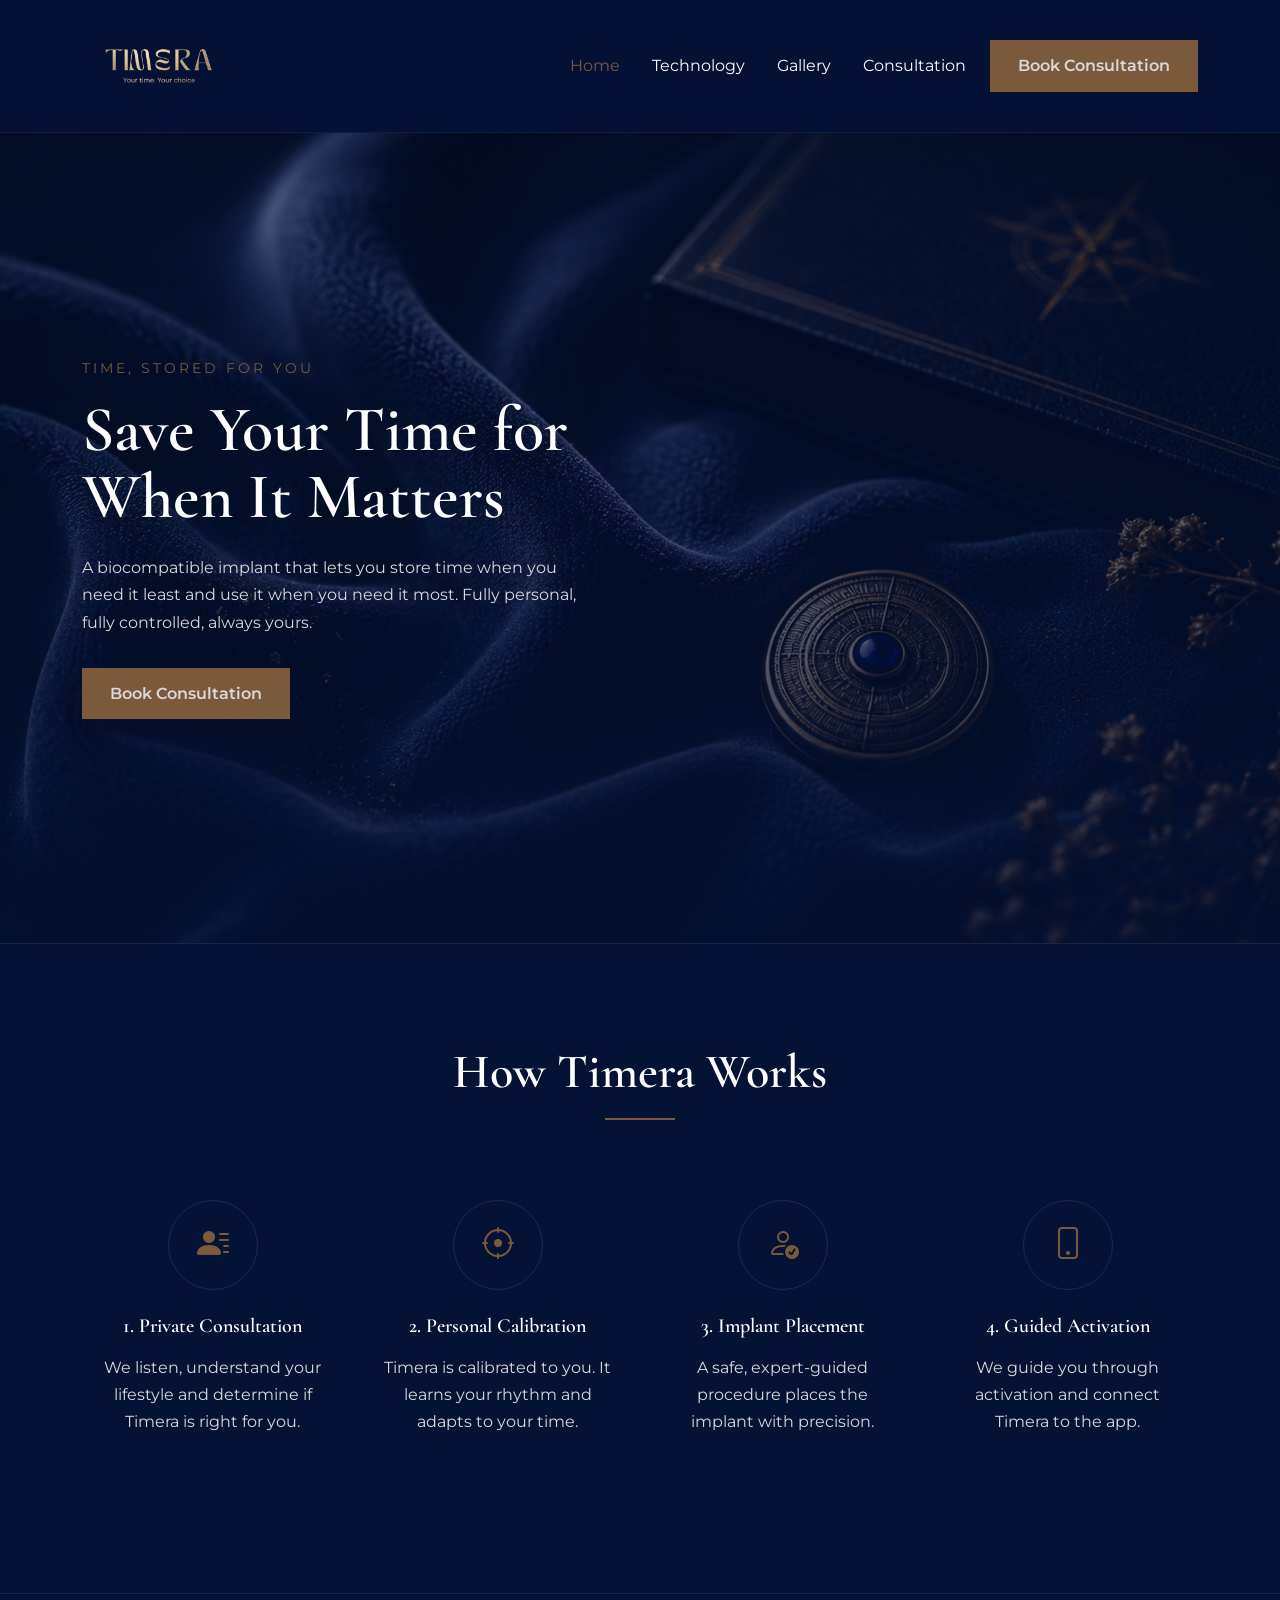
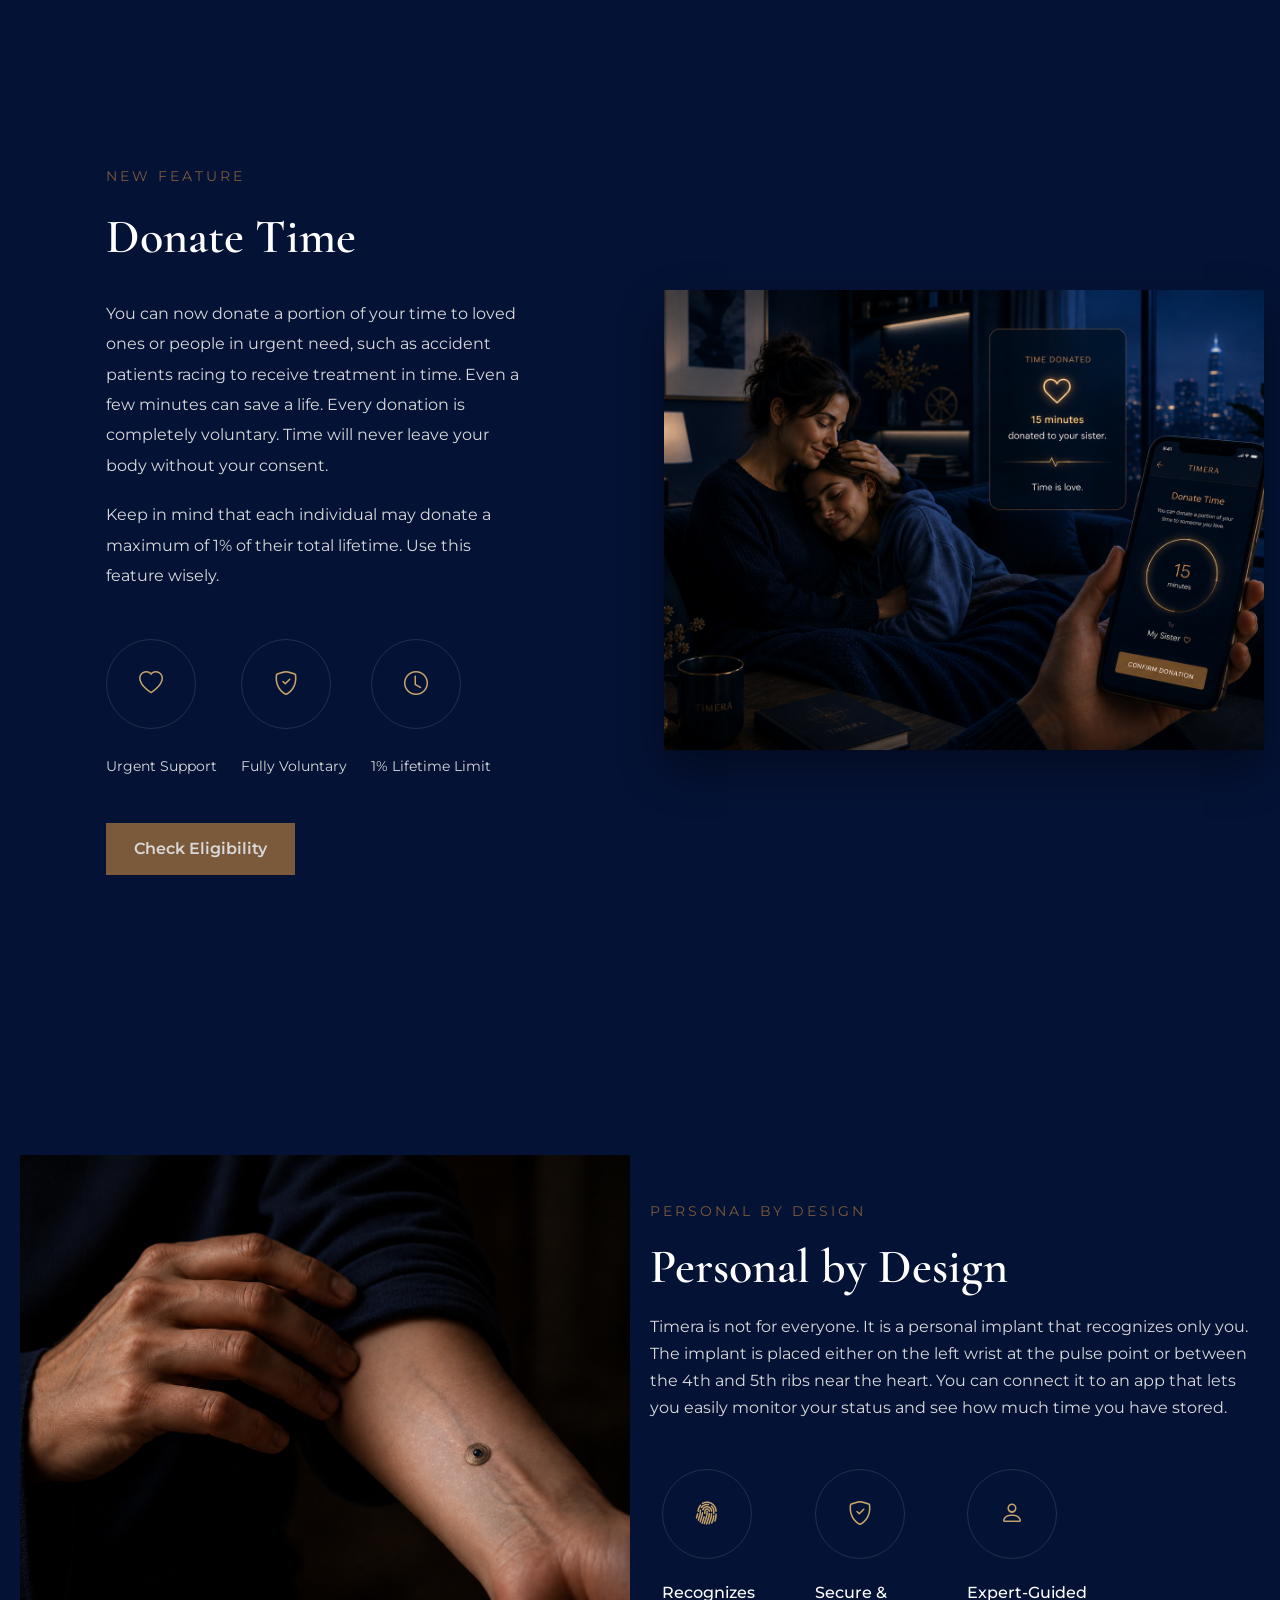
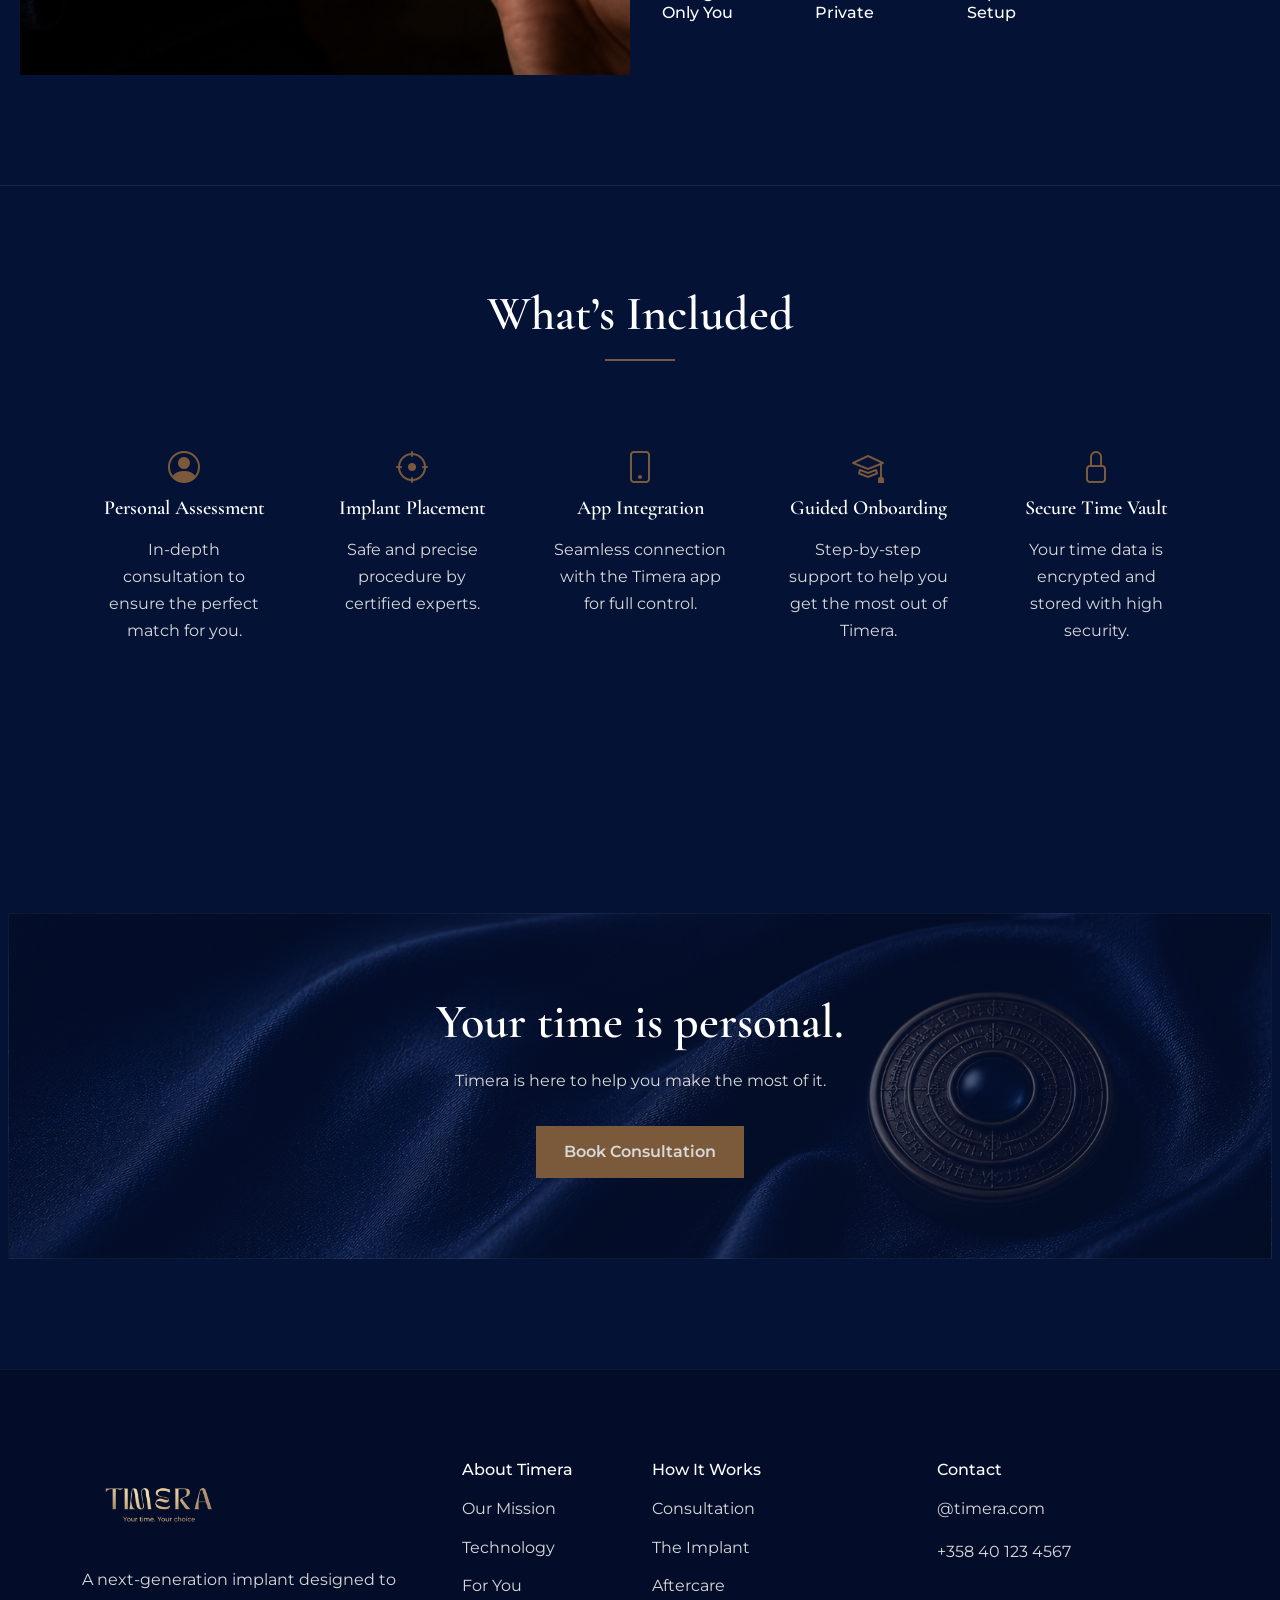
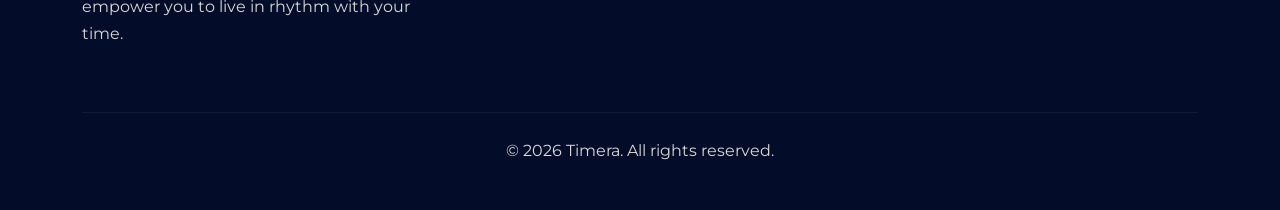
==== commit ef66e95f: "Add files via upload" ====
--- a/index.html
+++ b/index.html
@@ -59,7 +59,7 @@
         A biocompatible implant that lets you store time when you need it least and use it when you need it most. 
         Fully personal, fully controlled, always yours.
         </p>
-        <a href="consultation.html" class="btn btn-gold mt-3">Book Your Consultation</a>
+        <a href="consultation.html" class="btn btn-gold mt-3">Book Consultation</a>
       </div>
     </div>
   </div>
@@ -284,7 +284,7 @@
     <div class="cta-box text-center">
       <h2>Your time is personal.</h2>
       <p>Timera is here to help you make the most of it.</p>
-      <a href="consultation.html" class="btn btn-gold">Book Your Consultation</a>
+      <a href="consultation.html" class="btn btn-gold">Book Consultation</a>
     </div>
   </div>
 </section>
--- a/style.css
+++ b/style.css
@@ -117,7 +117,7 @@
 .btn-gold {
   background-color: var(--gold);
   color: var(--text-light);
-  padding: 0.9rem 1.7rem;
+  padding: 0.8rem 1.7rem;
   border-radius: 0; /* suorakulmainen */
   font-weight: 600;
   transition: 0.3s;
@@ -192,7 +192,7 @@
 /*GENERAL SECTION*/
 
 .section-padding {
-  padding-top: 110px;
+  padding-top: 100px;
   padding-bottom: 110px;
 }
 
